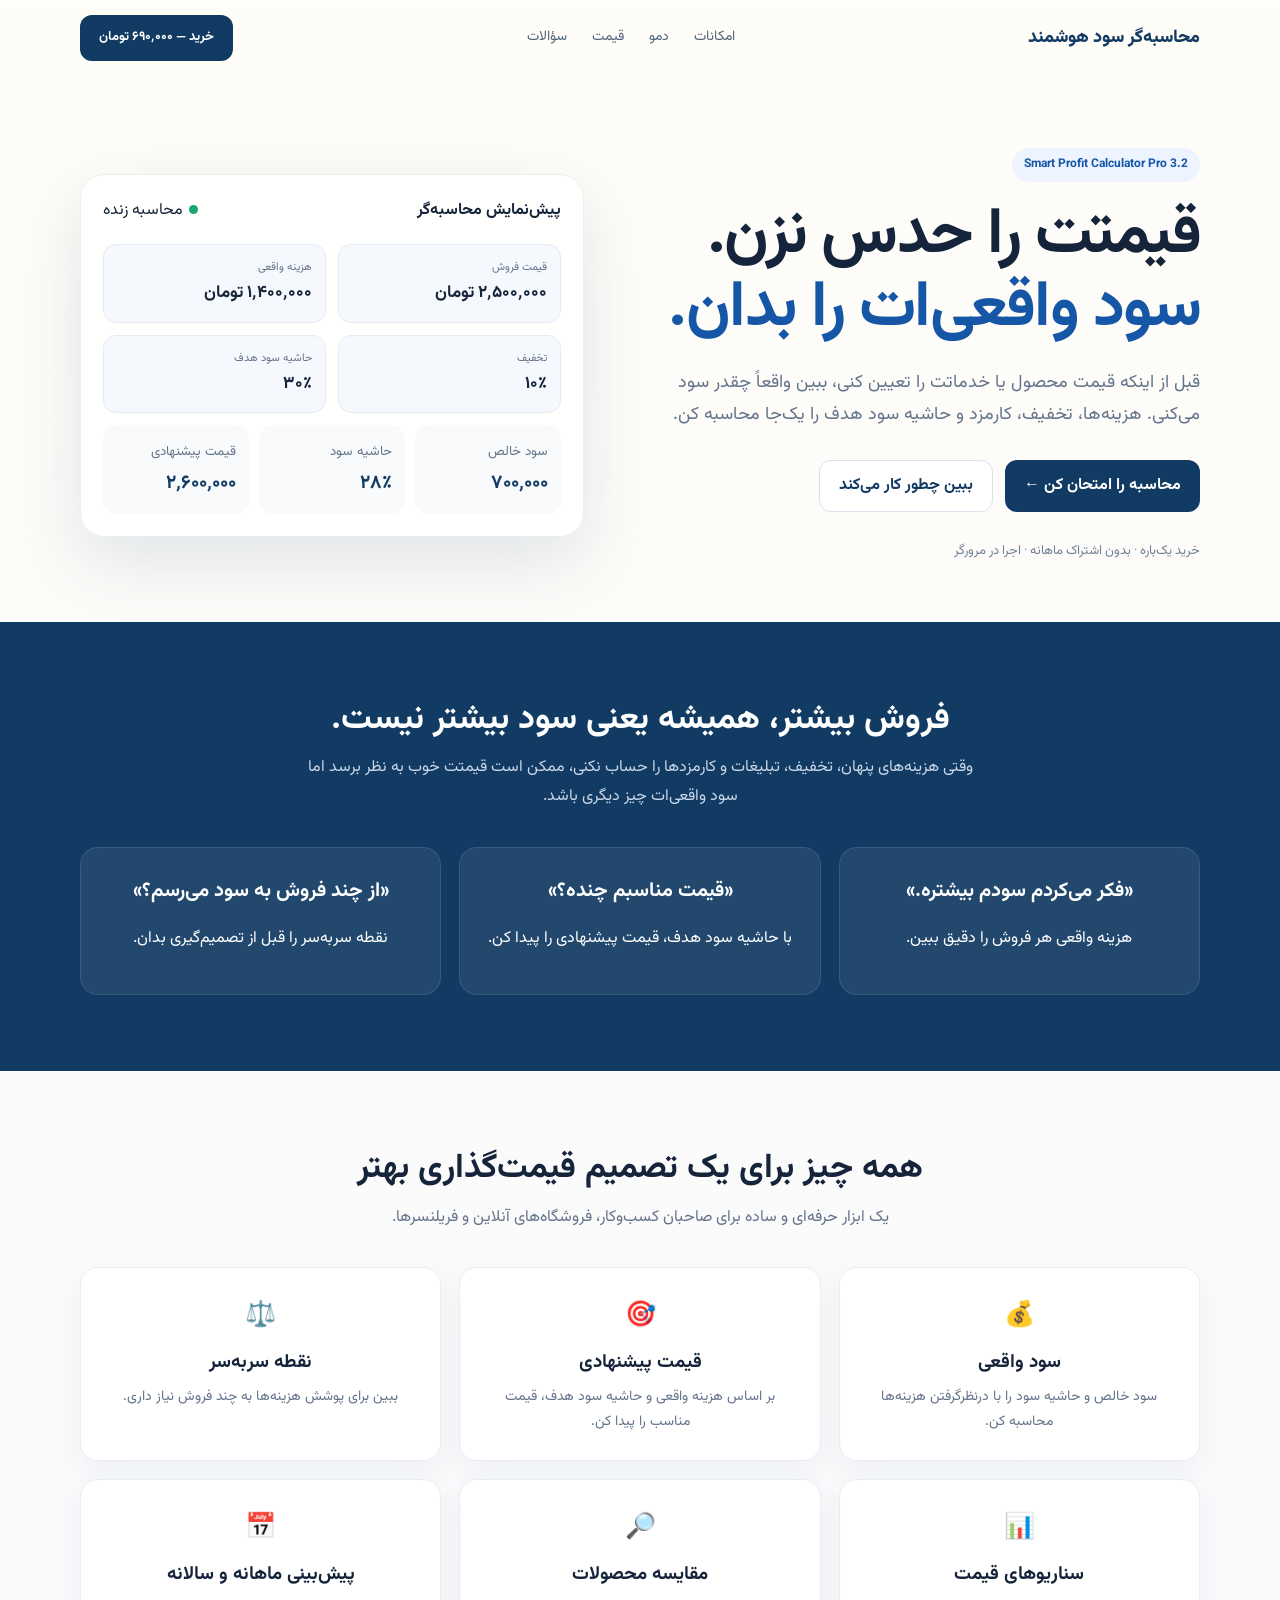
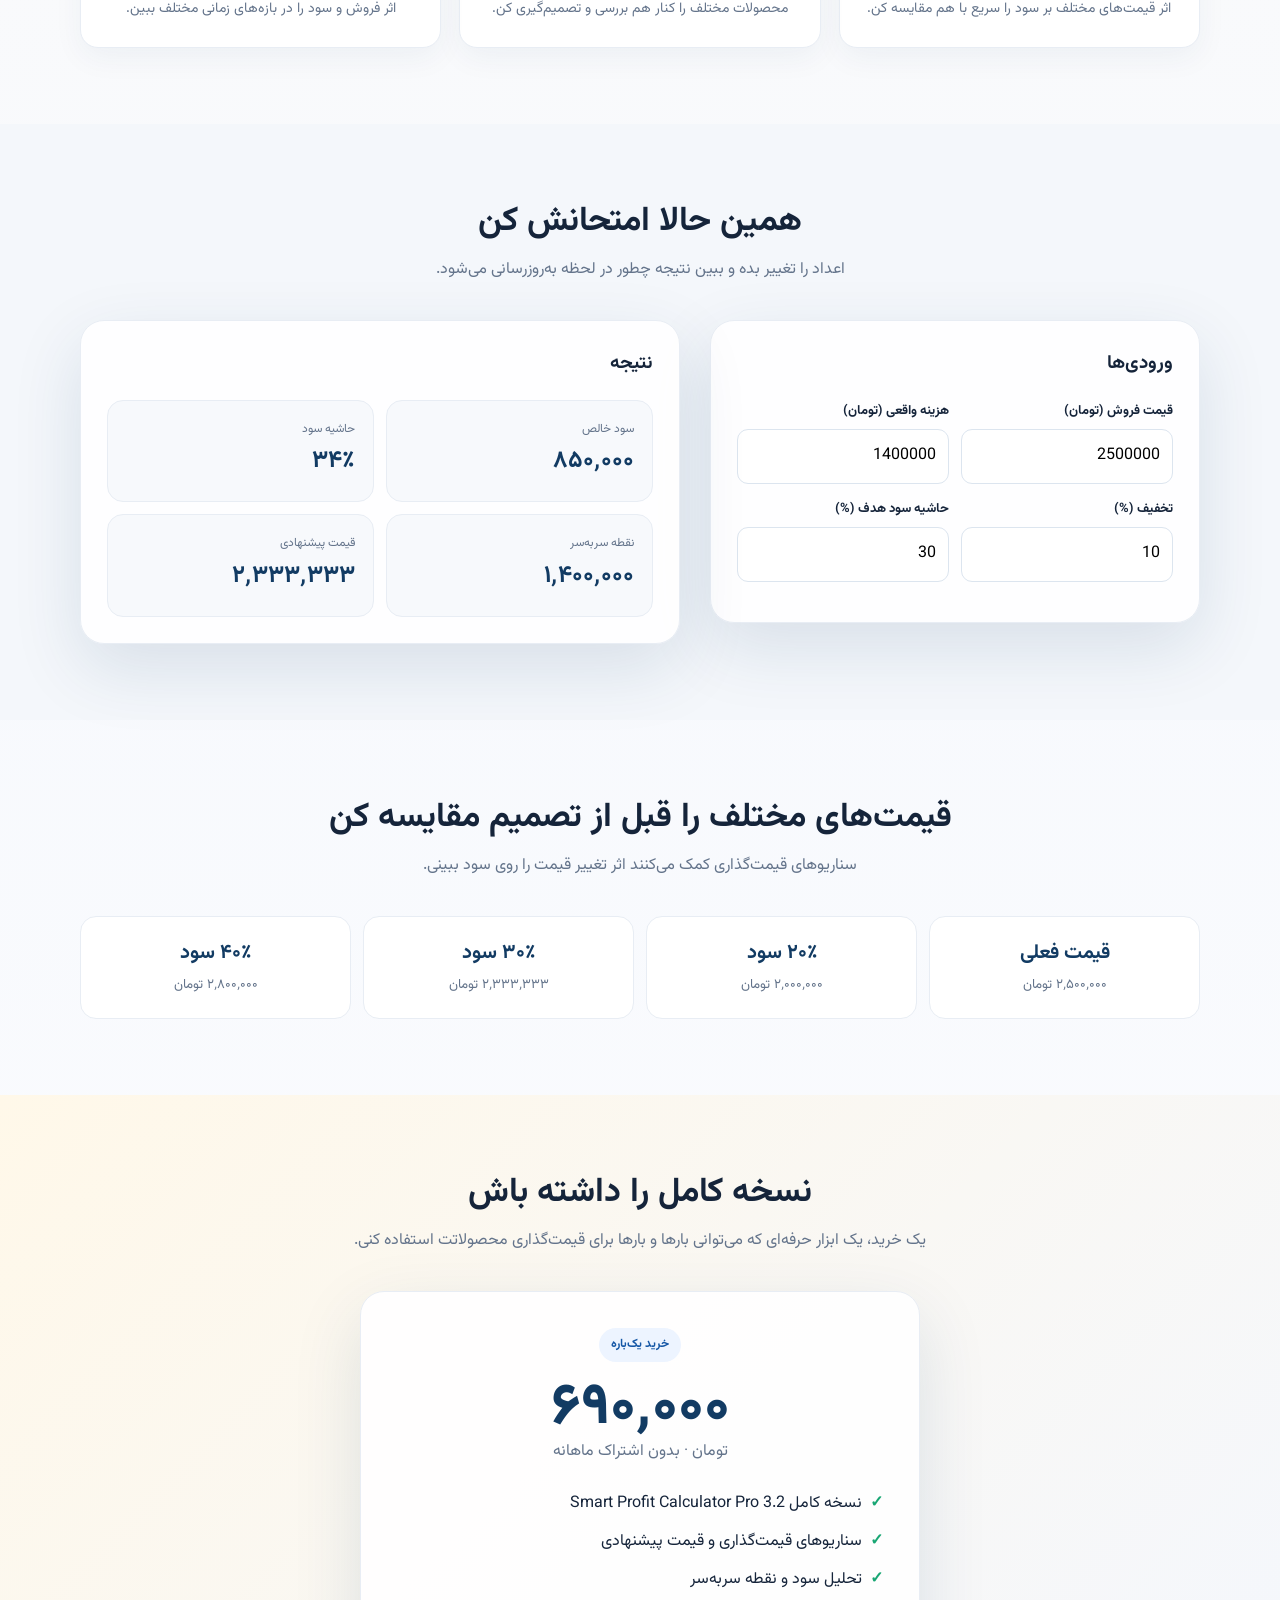
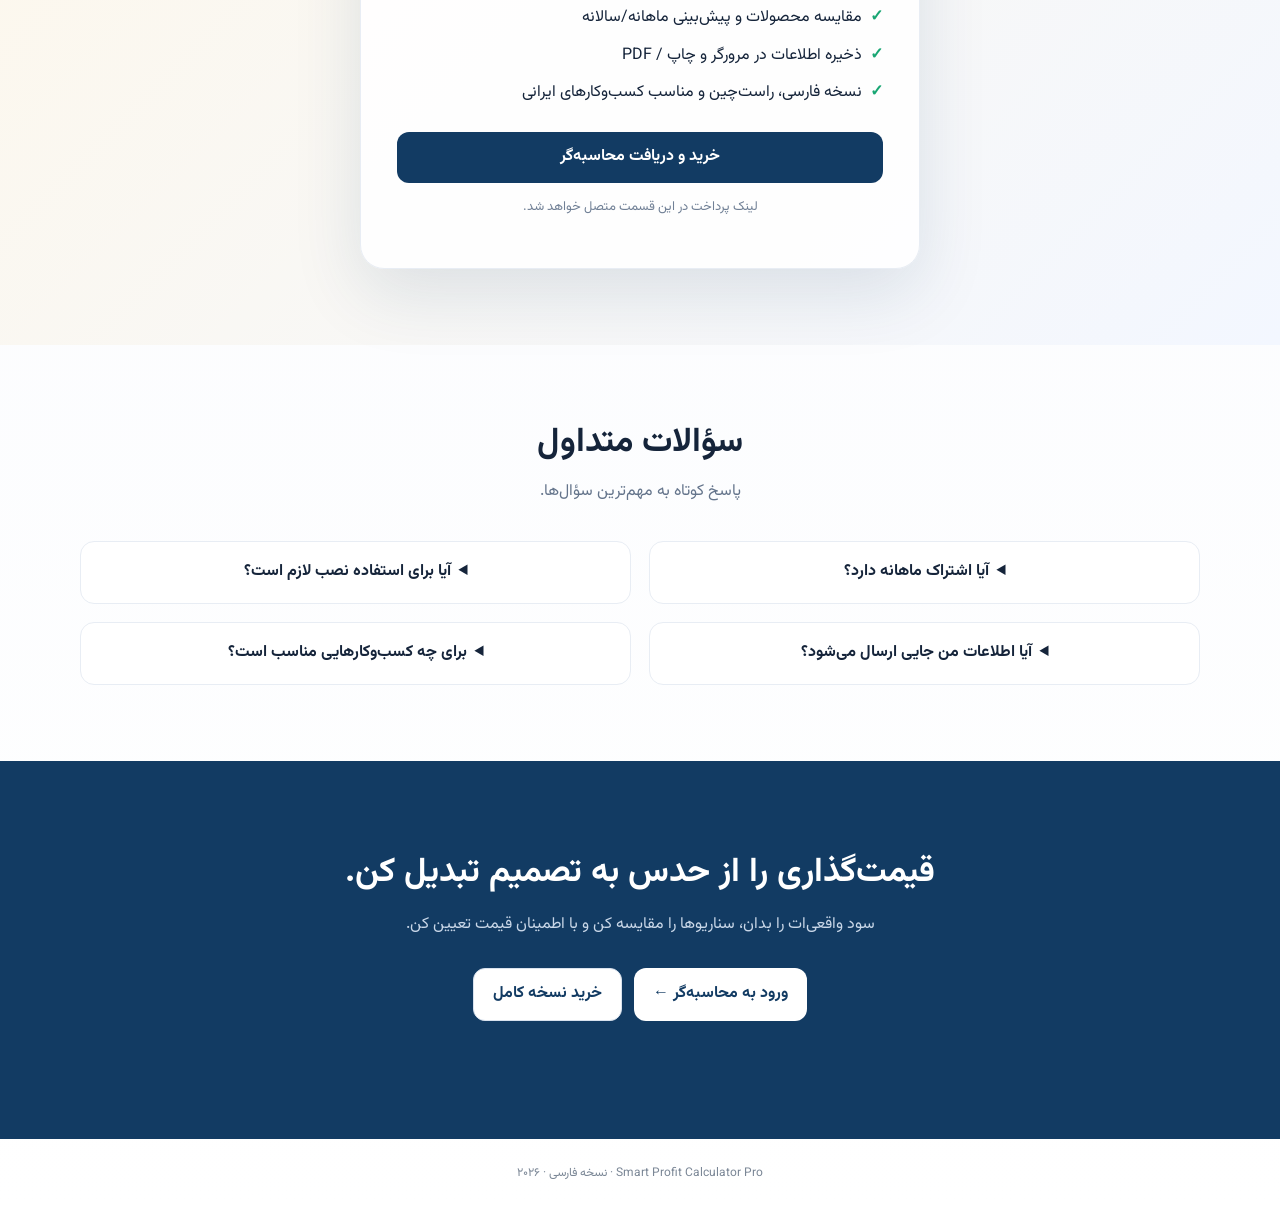
==== landing/index.html @ 2294faa5 "Create index.html" ====
<!doctype html>
<html lang="fa" dir="rtl">
<head>
<meta charset="utf-8">
<meta name="viewport" content="width=device-width,initial-scale=1">
<title>محاسبه‌گر حرفه‌ای سود | هوشمندتر قیمت‌گذاری کن</title>
<meta name="description" content="محاسبه سود واقعی، حاشیه سود، نقطه سربه‌سر و قیمت پیشنهادی با محاسبه‌گر حرفه‌ای سود.">
<link rel="preconnect" href="https://fonts.googleapis.com">
<link rel="preconnect" href="https://fonts.gstatic.com" crossorigin>
<link href="https://fonts.googleapis.com/css2?family=Vazirmatn:wght@400;500;600;700;800&display=swap" rel="stylesheet">
<style>
:root{--navy:#123b63;--blue:#1557a6;--ink:#15243a;--muted:#64748b;--cream:#fffaf1;--white:#fff;--line:#e8edf4;--gold:#d59b32;--soft:#f5f8fc;--green:#18a673}
*{box-sizing:border-box}html{scroll-behavior:smooth}body{margin:0;font-family:Vazirmatn,Arial,sans-serif;color:var(--ink);background:linear-gradient(180deg,#fffdf8 0,#f7f9fd 48%,#fff 100%);line-height:1.8}a{text-decoration:none;color:inherit}.wrap{width:min(1120px,92%);margin:auto}
nav{height:76px;display:flex;align-items:center;justify-content:space-between}.brand{font-weight:800;font-size:18px;color:var(--navy)}.navlinks{display:flex;gap:25px;color:#52657c;font-size:14px}.navcta,.btn{background:var(--navy);color:#fff;padding:11px 19px;border-radius:12px;font-weight:700;display:inline-flex;align-items:center;justify-content:center;border:0;cursor:pointer}.navcta{font-size:13px}.hero{padding:72px 0 58px}.heroGrid{display:grid;grid-template-columns:1.05fr .95fr;gap:58px;align-items:center}.eyebrow{display:inline-block;background:#edf4ff;color:var(--blue);padding:6px 12px;border-radius:999px;font-size:12px;font-weight:700;margin-bottom:18px}.hero h1{font-size:clamp(38px,5vw,66px);line-height:1.15;margin:0 0 20px;letter-spacing:-1.5px}.hero h1 span{color:var(--blue)}.hero p{font-size:18px;color:var(--muted);max-width:600px}.actions{display:flex;gap:12px;flex-wrap:wrap;margin:28px 0}.btn.secondary{background:#fff;color:var(--navy);border:1px solid #d9e2ee}.trust{font-size:13px;color:#718096}.card{background:rgba(255,255,255,.92);border:1px solid var(--line);border-radius:24px;box-shadow:0 24px 70px rgba(18,59,99,.12)}.preview{padding:22px}.previewTop{display:flex;justify-content:space-between;align-items:center;margin-bottom:18px}.dot{width:9px;height:9px;border-radius:50%;background:var(--green);display:inline-block;margin-left:6px}.miniGrid{display:grid;grid-template-columns:1fr 1fr;gap:12px}.field{background:var(--soft);border:1px solid #e5ebf3;padding:13px;border-radius:13px}.field label{font-size:11px;color:var(--muted);display:block}.field strong{font-size:17px}.results{margin-top:12px;display:grid;grid-template-columns:repeat(3,1fr);gap:10px}.result{padding:13px;border-radius:14px;background:#f8fafc}.result b{display:block;font-size:19px;color:var(--navy)}.result small{color:var(--muted)}section{padding:76px 0}.center{text-align:center}.sectionTitle{font-size:34px;line-height:1.3;margin:0 0 12px}.sectionLead{color:var(--muted);max-width:690px;margin:0 auto 35px}.problem{background:var(--navy);color:#fff}.problem .sectionLead{color:#c9d7e8}.problemGrid,.featureGrid,.steps,.audience,.faq{display:grid;grid-template-columns:repeat(3,1fr);gap:18px}.problemBox,.feature,.step,.aud{padding:25px;border-radius:18px;background:rgba(255,255,255,.07);border:1px solid rgba(255,255,255,.1)}.problemBox b{font-size:20px}.features .feature{background:#fff;border:1px solid var(--line);box-shadow:0 10px 30px rgba(18,59,99,.05)}.icon{font-size:25px;margin-bottom:8px}.feature h3,.step h3{margin:5px 0}.feature p,.step p,.aud p{margin:0;color:var(--muted);font-size:14px}.demo{background:#f4f7fb}.demoGrid{display:grid;grid-template-columns:.9fr 1.1fr;gap:30px;align-items:start}.demoForm,.demoResult{padding:26px}.demoForm h3,.demoResult h3{margin-top:0}.inputRow{display:grid;grid-template-columns:1fr 1fr;gap:12px}.input{margin-bottom:14px}.input label{display:block;font-size:13px;font-weight:700;margin-bottom:6px}.input input{width:100%;border:1px solid #dce5ef;border-radius:11px;padding:12px;font:inherit;outline:none;background:#fff}.input input:focus{border-color:var(--blue)}.bigResult{display:grid;grid-template-columns:1fr 1fr;gap:12px}.metric{padding:18px;border-radius:16px;background:#f7f9fc;border:1px solid var(--line)}.metric span{display:block;color:var(--muted);font-size:12px}.metric strong{font-size:24px;color:var(--navy)}.scenarios{display:grid;grid-template-columns:repeat(4,1fr);gap:12px}.scenario{padding:18px;border:1px solid var(--line);border-radius:16px;background:#fff}.scenario b{display:block;color:var(--navy);font-size:20px}.scenario small{color:var(--muted)}.pricing{background:linear-gradient(135deg,#fff8e9,#f3f7ff)}.priceCard{width:min(560px,100%);margin:30px auto 0;padding:36px;text-align:center}.price{font-size:58px;font-weight:800;color:var(--navy);line-height:1}.priceSub{color:var(--muted)}.checklist{text-align:right;display:grid;gap:9px;margin:24px 0}.checklist div:before{content:"✓";color:var(--green);font-weight:800;margin-left:8px}.faq{grid-template-columns:1fr 1fr}.faq details{background:#fff;border:1px solid var(--line);border-radius:14px;padding:16px 18px}.faq summary{font-weight:700;cursor:pointer}.final{padding:90px 0;background:var(--navy);color:#fff;text-align:center}.final p{color:#c9d7e8}.final .btn{background:#fff;color:var(--navy)}footer{padding:24px 0;text-align:center;color:#7b8796;font-size:12px}
@media(max-width:850px){.heroGrid,.demoGrid{grid-template-columns:1fr}.navlinks{display:none}.hero{padding-top:40px}.problemGrid,.featureGrid,.steps,.audience{grid-template-columns:1fr}.scenarios{grid-template-columns:1fr 1fr}.faq{grid-template-columns:1fr}}
@media(max-width:520px){.hero h1{font-size:40px}.results,.bigResult,.inputRow{grid-template-columns:1fr}.scenarios{grid-template-columns:1fr}.price{font-size:48px}section{padding:58px 0}}
</style>
</head>
<body>
<header><div class="wrap"><nav><a class="brand" href="#">محاسبه‌گر سود هوشمند</a><div class="navlinks"><a href="#features">امکانات</a><a href="#demo">دمو</a><a href="#pricing">قیمت</a><a href="#faq">سؤالات</a></div><a class="navcta" href="#pricing">خرید — ۶۹۰٬۰۰۰ تومان</a></nav></div></header>

<main>
<section class="hero"><div class="wrap heroGrid"><div><span class="eyebrow">Smart Profit Calculator Pro 3.2</span><h1>قیمتت را حدس نزن.<br><span>سود واقعی‌ات را بدان.</span></h1><p>قبل از اینکه قیمت محصول یا خدماتت را تعیین کنی، ببین واقعاً چقدر سود می‌کنی. هزینه‌ها، تخفیف، کارمزد و حاشیه سود هدف را یک‌جا محاسبه کن.</p><div class="actions"><a class="btn" href="../index.html">محاسبه را امتحان کن ←</a><a class="btn secondary" href="#demo">ببین چطور کار می‌کند</a></div><div class="trust">خرید یک‌باره · بدون اشتراک ماهانه · اجرا در مرورگر</div></div>
<div class="card preview"><div class="previewTop"><strong>پیش‌نمایش محاسبه‌گر</strong><span><i class="dot"></i>محاسبه زنده</span></div><div class="miniGrid"><div class="field"><label>قیمت فروش</label><strong>۲٬۵۰۰٬۰۰۰ تومان</strong></div><div class="field"><label>هزینه واقعی</label><strong>۱٬۴۰۰٬۰۰۰ تومان</strong></div><div class="field"><label>تخفیف</label><strong>۱۰٪</strong></div><div class="field"><label>حاشیه سود هدف</label><strong>۳۰٪</strong></div></div><div class="results"><div class="result"><small>سود خالص</small><b>۷۰۰٬۰۰۰</b></div><div class="result"><small>حاشیه سود</small><b>۲۸٪</b></div><div class="result"><small>قیمت پیشنهادی</small><b>۲٬۶۰۰٬۰۰۰</b></div></div></div></div></section>

<section class="problem"><div class="wrap center"><h2 class="sectionTitle">فروش بیشتر، همیشه یعنی سود بیشتر نیست.</h2><p class="sectionLead">وقتی هزینه‌های پنهان، تخفیف، تبلیغات و کارمزدها را حساب نکنی، ممکن است قیمتت خوب به نظر برسد اما سود واقعی‌ات چیز دیگری باشد.</p><div class="problemGrid"><div class="problemBox"><b>«فکر می‌کردم سودم بیشتره.»</b><p>هزینه واقعی هر فروش را دقیق ببین.</p></div><div class="problemBox"><b>«قیمت مناسبم چنده؟»</b><p>با حاشیه سود هدف، قیمت پیشنهادی را پیدا کن.</p></div><div class="problemBox"><b>«از چند فروش به سود می‌رسم؟»</b><p>نقطه سربه‌سر را قبل از تصمیم‌گیری بدان.</p></div></div></div></section>

<section id="features" class="features"><div class="wrap center"><h2 class="sectionTitle">همه چیز برای یک تصمیم قیمت‌گذاری بهتر</h2><p class="sectionLead">یک ابزار حرفه‌ای و ساده برای صاحبان کسب‌وکار، فروشگاه‌های آنلاین و فریلنسرها.</p><div class="featureGrid"><div class="feature"><div class="icon">💰</div><h3>سود واقعی</h3><p>سود خالص و حاشیه سود را با درنظرگرفتن هزینه‌ها محاسبه کن.</p></div><div class="feature"><div class="icon">🎯</div><h3>قیمت پیشنهادی</h3><p>بر اساس هزینه واقعی و حاشیه سود هدف، قیمت مناسب را پیدا کن.</p></div><div class="feature"><div class="icon">⚖️</div><h3>نقطه سربه‌سر</h3><p>ببین برای پوشش هزینه‌ها به چند فروش نیاز داری.</p></div><div class="feature"><div class="icon">📊</div><h3>سناریوهای قیمت</h3><p>اثر قیمت‌های مختلف بر سود را سریع با هم مقایسه کن.</p></div><div class="feature"><div class="icon">🔎</div><h3>مقایسه محصولات</h3><p>محصولات مختلف را کنار هم بررسی و تصمیم‌گیری کن.</p></div><div class="feature"><div class="icon">📅</div><h3>پیش‌بینی ماهانه و سالانه</h3><p>اثر فروش و سود را در بازه‌های زمانی مختلف ببین.</p></div></div></div></section>

<section id="demo" class="demo"><div class="wrap"><div class="center"><h2 class="sectionTitle">همین حالا امتحانش کن</h2><p class="sectionLead">اعداد را تغییر بده و ببین نتیجه چطور در لحظه به‌روزرسانی می‌شود.</p></div><div class="demoGrid"><div class="card demoForm"><h3>ورودی‌ها</h3><div class="inputRow"><div class="input"><label>قیمت فروش (تومان)</label><input id="dPrice" type="number" value="2500000"></div><div class="input"><label>هزینه واقعی (تومان)</label><input id="dCost" type="number" value="1400000"></div></div><div class="inputRow"><div class="input"><label>تخفیف (%)</label><input id="dDiscount" type="number" value="10" min="0" max="100"></div><div class="input"><label>حاشیه سود هدف (%)</label><input id="dMargin" type="number" value="30" min="0" max="99"></div></div></div><div class="card demoResult"><h3>نتیجه</h3><div class="bigResult"><div class="metric"><span>سود خالص</span><strong id="rProfit">۰</strong></div><div class="metric"><span>حاشیه سود</span><strong id="rMargin">۰٪</strong></div><div class="metric"><span>نقطه سربه‌سر</span><strong id="rBreak">۰</strong></div><div class="metric"><span>قیمت پیشنهادی</span><strong id="rPrice">۰</strong></div></div></div></div></div></section>

<section><div class="wrap center"><h2 class="sectionTitle">قیمت‌های مختلف را قبل از تصمیم مقایسه کن</h2><p class="sectionLead">سناریوهای قیمت‌گذاری کمک می‌کنند اثر تغییر قیمت را روی سود ببینی.</p><div class="scenarios"><div class="scenario"><b>قیمت فعلی</b><small id="s0">—</small></div><div class="scenario"><b>۲۰٪ سود</b><small id="s20">—</small></div><div class="scenario"><b>۳۰٪ سود</b><small id="s30">—</small></div><div class="scenario"><b>۴۰٪ سود</b><small id="s40">—</small></div></div></div></section>

<section class="pricing" id="pricing"><div class="wrap center"><h2 class="sectionTitle">نسخه کامل را داشته باش</h2><p class="sectionLead">یک خرید، یک ابزار حرفه‌ای که می‌توانی بارها و بارها برای قیمت‌گذاری محصولاتت استفاده کنی.</p><div class="card priceCard"><div class="eyebrow">خرید یک‌باره</div><div class="price">۶۹۰٬۰۰۰</div><div class="priceSub">تومان · بدون اشتراک ماهانه</div><div class="checklist"><div>نسخه کامل Smart Profit Calculator Pro 3.2</div><div>سناریوهای قیمت‌گذاری و قیمت پیشنهادی</div><div>تحلیل سود و نقطه سربه‌سر</div><div>مقایسه محصولات و پیش‌بینی ماهانه/سالانه</div><div>ذخیره اطلاعات در مرورگر و چاپ / PDF</div><div>نسخه فارسی، راست‌چین و مناسب کسب‌وکارهای ایرانی</div></div><a class="btn" style="width:100%" href="#purchase">خرید و دریافت محاسبه‌گر</a><p id="purchase" class="trust">لینک پرداخت در این قسمت متصل خواهد شد.</p></div></div></section>

<section id="faq"><div class="wrap center"><h2 class="sectionTitle">سؤالات متداول</h2><p class="sectionLead">پاسخ کوتاه به مهم‌ترین سؤال‌ها.</p><div class="faq"><details><summary>آیا اشتراک ماهانه دارد؟</summary><p>خیر. این محصول خرید یک‌باره است.</p></details><details><summary>آیا برای استفاده نصب لازم است؟</summary><p>خیر. محاسبه‌گر در مرورگر اجرا می‌شود.</p></details><details><summary>آیا اطلاعات من جایی ارسال می‌شود؟</summary><p>قابلیت ذخیره‌سازی محلی پروژه برای نگهداری اطلاعات در مرورگر طراحی شده است.</p></details><details><summary>برای چه کسب‌وکارهایی مناسب است؟</summary><p>برای فروشگاه‌ها، کسب‌وکارهای خدماتی، فروش آنلاین و فریلنسرها قابل استفاده است.</p></details></div></div></section>

<section class="final"><div class="wrap"><h2 class="sectionTitle">قیمت‌گذاری را از حدس به تصمیم تبدیل کن.</h2><p>سود واقعی‌ات را بدان، سناریوها را مقایسه کن و با اطمینان قیمت تعیین کن.</p><div class="actions" style="justify-content:center"><a class="btn" href="../index.html">ورود به محاسبه‌گر ←</a><a class="btn secondary" href="#pricing">خرید نسخه کامل</a></div></div></section>
</main>
<footer>Smart Profit Calculator Pro · نسخه فارسی · ۲۰۲۶</footer>
<script>
const fa=n=>Math.round(n||0).toLocaleString('fa-IR');
function demo(){
 const p=+document.querySelector('#dPrice').value||0,c=+document.querySelector('#dCost').value||0,d=(+document.querySelector('#dDiscount').value||0)/100,m=(+document.querySelector('#dMargin').value||0)/100;
 const net=p*(1-d)-c, margin=p?net/p*100:0, recommended=(c/(1-d-m))||0;
 document.querySelector('#rProfit').textContent=fa(net);
 document.querySelector('#rMargin').textContent=fa(margin)+'٪';
 document.querySelector('#rBreak').textContent=fa(c);
 document.querySelector('#rPrice').textContent=fa(recommended);
 document.querySelector('#s0').textContent=fa(p)+' تومان';
 [20,30,40].forEach(x=>{let r=c/(1-d-x/100);document.querySelector('#s'+x).textContent=fa(r)+' تومان';});
}
document.querySelectorAll('#demo input').forEach(x=>x.addEventListener('input',demo));demo();
</script>
</body></html>
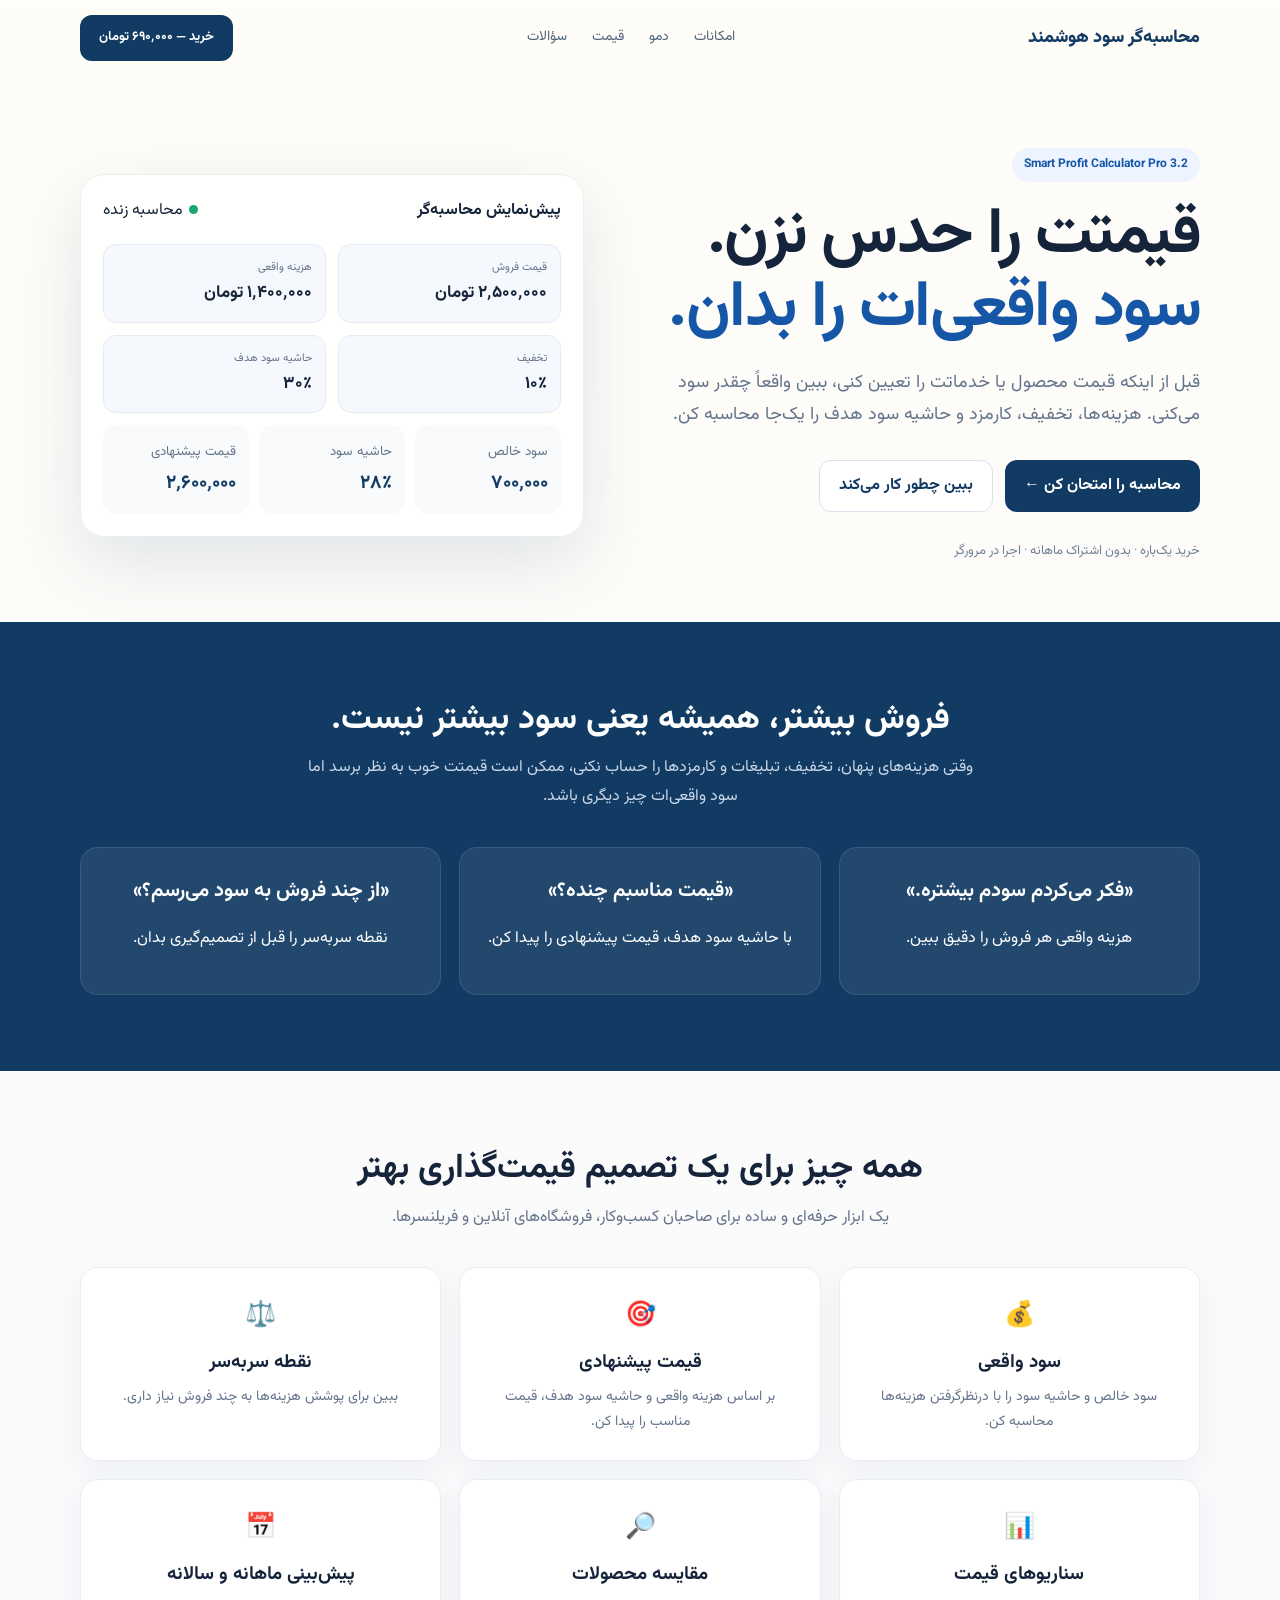
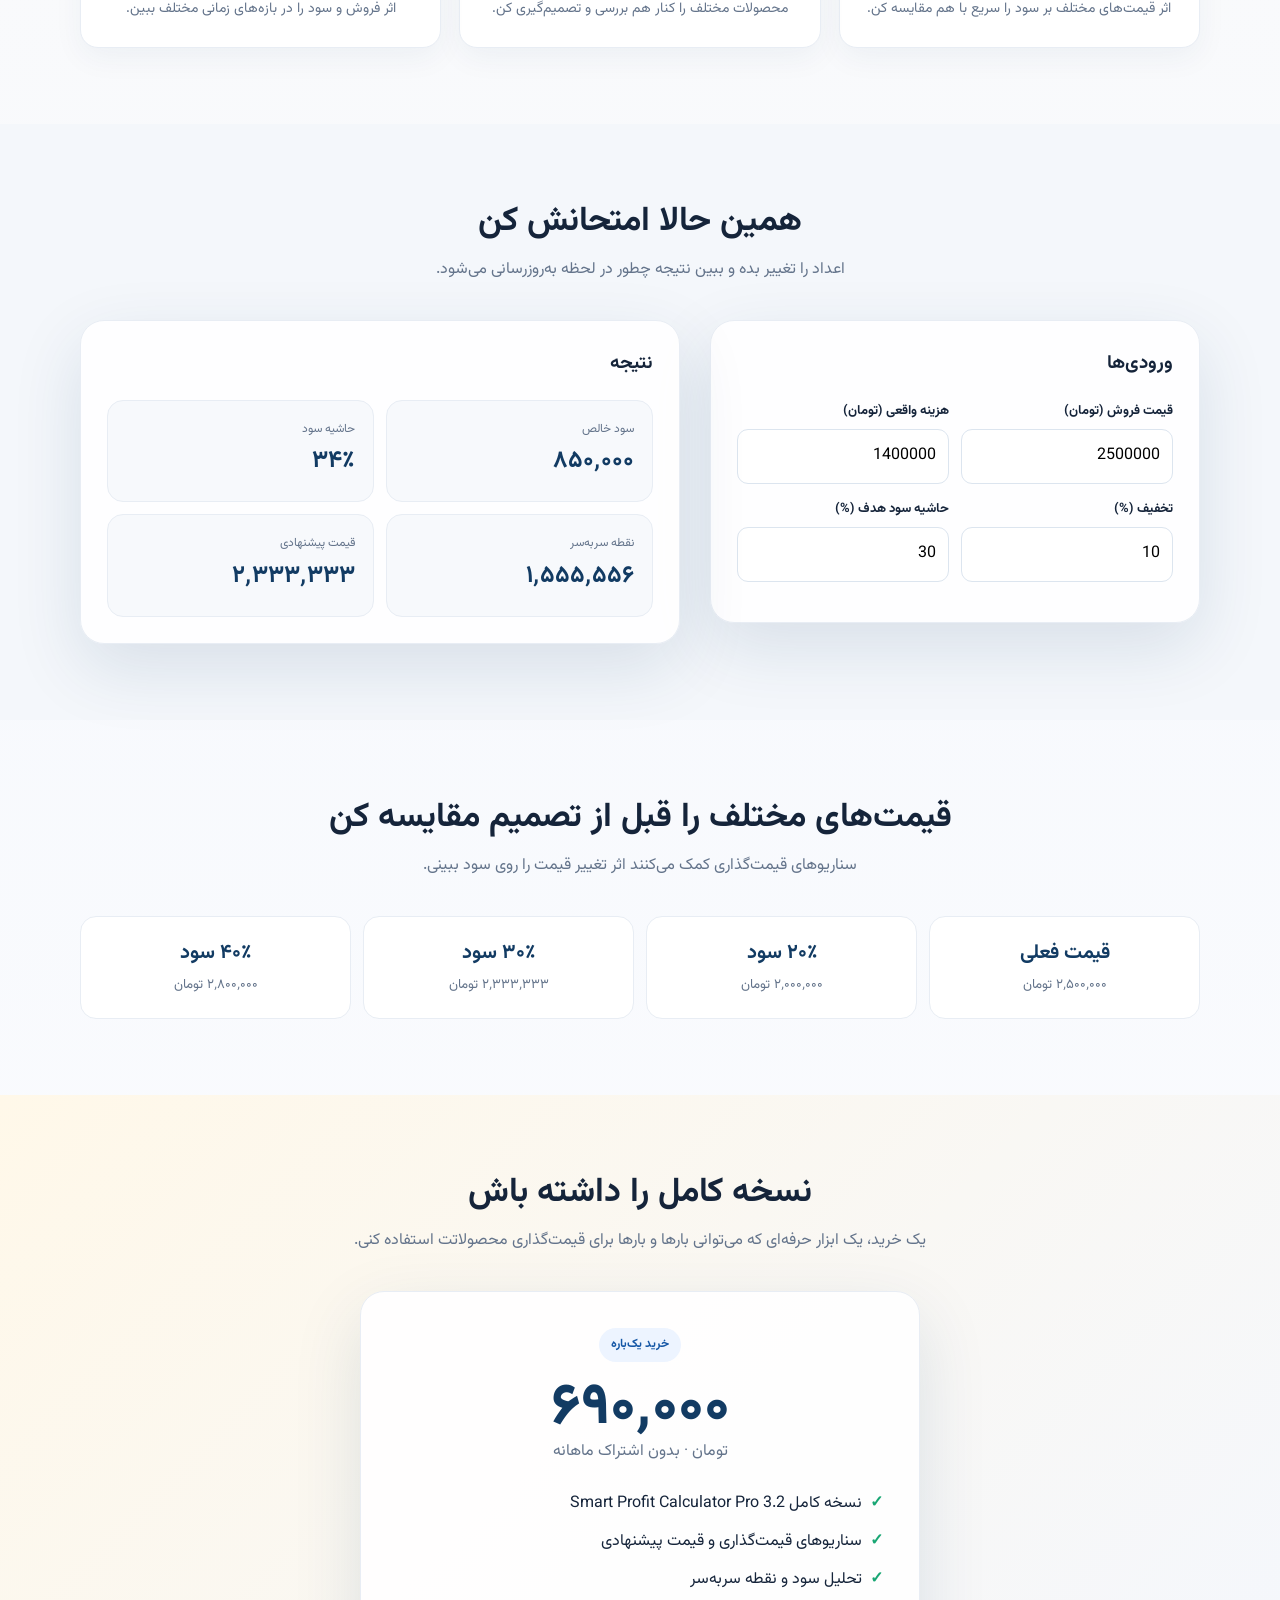
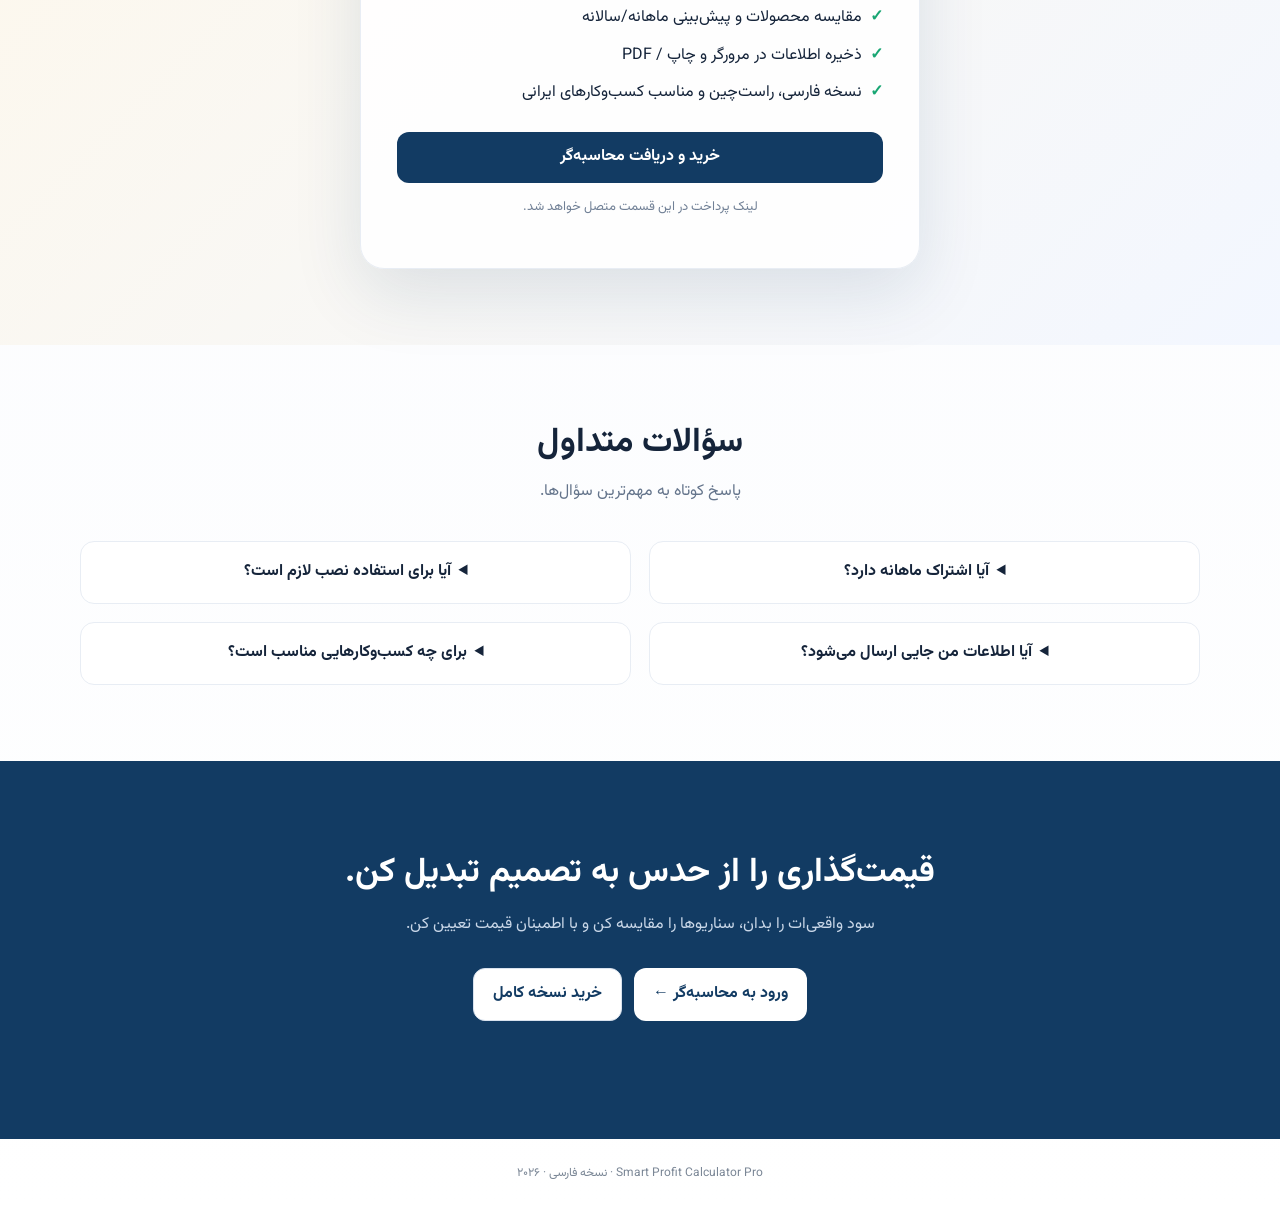
==== commit 837397aa: "Update index.html" ====
--- a/landing/index.html
+++ b/landing/index.html
@@ -8,48 +8,959 @@
 <link rel="preconnect" href="https://fonts.googleapis.com">
 <link rel="preconnect" href="https://fonts.gstatic.com" crossorigin>
 <link href="https://fonts.googleapis.com/css2?family=Vazirmatn:wght@400;500;600;700;800&display=swap" rel="stylesheet">
+
 <style>
-:root{--navy:#123b63;--blue:#1557a6;--ink:#15243a;--muted:#64748b;--cream:#fffaf1;--white:#fff;--line:#e8edf4;--gold:#d59b32;--soft:#f5f8fc;--green:#18a673}
-*{box-sizing:border-box}html{scroll-behavior:smooth}body{margin:0;font-family:Vazirmatn,Arial,sans-serif;color:var(--ink);background:linear-gradient(180deg,#fffdf8 0,#f7f9fd 48%,#fff 100%);line-height:1.8}a{text-decoration:none;color:inherit}.wrap{width:min(1120px,92%);margin:auto}
-nav{height:76px;display:flex;align-items:center;justify-content:space-between}.brand{font-weight:800;font-size:18px;color:var(--navy)}.navlinks{display:flex;gap:25px;color:#52657c;font-size:14px}.navcta,.btn{background:var(--navy);color:#fff;padding:11px 19px;border-radius:12px;font-weight:700;display:inline-flex;align-items:center;justify-content:center;border:0;cursor:pointer}.navcta{font-size:13px}.hero{padding:72px 0 58px}.heroGrid{display:grid;grid-template-columns:1.05fr .95fr;gap:58px;align-items:center}.eyebrow{display:inline-block;background:#edf4ff;color:var(--blue);padding:6px 12px;border-radius:999px;font-size:12px;font-weight:700;margin-bottom:18px}.hero h1{font-size:clamp(38px,5vw,66px);line-height:1.15;margin:0 0 20px;letter-spacing:-1.5px}.hero h1 span{color:var(--blue)}.hero p{font-size:18px;color:var(--muted);max-width:600px}.actions{display:flex;gap:12px;flex-wrap:wrap;margin:28px 0}.btn.secondary{background:#fff;color:var(--navy);border:1px solid #d9e2ee}.trust{font-size:13px;color:#718096}.card{background:rgba(255,255,255,.92);border:1px solid var(--line);border-radius:24px;box-shadow:0 24px 70px rgba(18,59,99,.12)}.preview{padding:22px}.previewTop{display:flex;justify-content:space-between;align-items:center;margin-bottom:18px}.dot{width:9px;height:9px;border-radius:50%;background:var(--green);display:inline-block;margin-left:6px}.miniGrid{display:grid;grid-template-columns:1fr 1fr;gap:12px}.field{background:var(--soft);border:1px solid #e5ebf3;padding:13px;border-radius:13px}.field label{font-size:11px;color:var(--muted);display:block}.field strong{font-size:17px}.results{margin-top:12px;display:grid;grid-template-columns:repeat(3,1fr);gap:10px}.result{padding:13px;border-radius:14px;background:#f8fafc}.result b{display:block;font-size:19px;color:var(--navy)}.result small{color:var(--muted)}section{padding:76px 0}.center{text-align:center}.sectionTitle{font-size:34px;line-height:1.3;margin:0 0 12px}.sectionLead{color:var(--muted);max-width:690px;margin:0 auto 35px}.problem{background:var(--navy);color:#fff}.problem .sectionLead{color:#c9d7e8}.problemGrid,.featureGrid,.steps,.audience,.faq{display:grid;grid-template-columns:repeat(3,1fr);gap:18px}.problemBox,.feature,.step,.aud{padding:25px;border-radius:18px;background:rgba(255,255,255,.07);border:1px solid rgba(255,255,255,.1)}.problemBox b{font-size:20px}.features .feature{background:#fff;border:1px solid var(--line);box-shadow:0 10px 30px rgba(18,59,99,.05)}.icon{font-size:25px;margin-bottom:8px}.feature h3,.step h3{margin:5px 0}.feature p,.step p,.aud p{margin:0;color:var(--muted);font-size:14px}.demo{background:#f4f7fb}.demoGrid{display:grid;grid-template-columns:.9fr 1.1fr;gap:30px;align-items:start}.demoForm,.demoResult{padding:26px}.demoForm h3,.demoResult h3{margin-top:0}.inputRow{display:grid;grid-template-columns:1fr 1fr;gap:12px}.input{margin-bottom:14px}.input label{display:block;font-size:13px;font-weight:700;margin-bottom:6px}.input input{width:100%;border:1px solid #dce5ef;border-radius:11px;padding:12px;font:inherit;outline:none;background:#fff}.input input:focus{border-color:var(--blue)}.bigResult{display:grid;grid-template-columns:1fr 1fr;gap:12px}.metric{padding:18px;border-radius:16px;background:#f7f9fc;border:1px solid var(--line)}.metric span{display:block;color:var(--muted);font-size:12px}.metric strong{font-size:24px;color:var(--navy)}.scenarios{display:grid;grid-template-columns:repeat(4,1fr);gap:12px}.scenario{padding:18px;border:1px solid var(--line);border-radius:16px;background:#fff}.scenario b{display:block;color:var(--navy);font-size:20px}.scenario small{color:var(--muted)}.pricing{background:linear-gradient(135deg,#fff8e9,#f3f7ff)}.priceCard{width:min(560px,100%);margin:30px auto 0;padding:36px;text-align:center}.price{font-size:58px;font-weight:800;color:var(--navy);line-height:1}.priceSub{color:var(--muted)}.checklist{text-align:right;display:grid;gap:9px;margin:24px 0}.checklist div:before{content:"✓";color:var(--green);font-weight:800;margin-left:8px}.faq{grid-template-columns:1fr 1fr}.faq details{background:#fff;border:1px solid var(--line);border-radius:14px;padding:16px 18px}.faq summary{font-weight:700;cursor:pointer}.final{padding:90px 0;background:var(--navy);color:#fff;text-align:center}.final p{color:#c9d7e8}.final .btn{background:#fff;color:var(--navy)}footer{padding:24px 0;text-align:center;color:#7b8796;font-size:12px}
-@media(max-width:850px){.heroGrid,.demoGrid{grid-template-columns:1fr}.navlinks{display:none}.hero{padding-top:40px}.problemGrid,.featureGrid,.steps,.audience{grid-template-columns:1fr}.scenarios{grid-template-columns:1fr 1fr}.faq{grid-template-columns:1fr}}
-@media(max-width:520px){.hero h1{font-size:40px}.results,.bigResult,.inputRow{grid-template-columns:1fr}.scenarios{grid-template-columns:1fr}.price{font-size:48px}section{padding:58px 0}}
+:root{
+  --navy:#123b63;
+  --blue:#1557a6;
+  --ink:#15243a;
+  --muted:#64748b;
+  --cream:#fffaf1;
+  --white:#fff;
+  --line:#e8edf4;
+  --gold:#d59b32;
+  --soft:#f5f8fc;
+  --green:#18a673;
+}
+
+*{box-sizing:border-box}
+
+html{scroll-behavior:smooth}
+
+body{
+  margin:0;
+  font-family:Vazirmatn,Arial,sans-serif;
+  color:var(--ink);
+  background:linear-gradient(180deg,#fffdf8 0,#f7f9fd 48%,#fff 100%);
+  line-height:1.8;
+}
+
+a{
+  text-decoration:none;
+  color:inherit;
+}
+
+.wrap{
+  width:min(1120px,92%);
+  margin:auto;
+}
+
+nav{
+  height:76px;
+  display:flex;
+  align-items:center;
+  justify-content:space-between;
+}
+
+.brand{
+  font-weight:800;
+  font-size:18px;
+  color:var(--navy);
+}
+
+.navlinks{
+  display:flex;
+  gap:25px;
+  color:#52657c;
+  font-size:14px;
+}
+
+.navcta,.btn{
+  background:var(--navy);
+  color:#fff;
+  padding:11px 19px;
+  border-radius:12px;
+  font-weight:700;
+  display:inline-flex;
+  align-items:center;
+  justify-content:center;
+  border:0;
+  cursor:pointer;
+}
+
+.navcta{font-size:13px}
+
+.hero{
+  padding:72px 0 58px;
+}
+
+.heroGrid{
+  display:grid;
+  grid-template-columns:1.05fr .95fr;
+  gap:58px;
+  align-items:center;
+}
+
+.eyebrow{
+  display:inline-block;
+  background:#edf4ff;
+  color:var(--blue);
+  padding:6px 12px;
+  border-radius:999px;
+  font-size:12px;
+  font-weight:700;
+  margin-bottom:18px;
+}
+
+.hero h1{
+  font-size:clamp(38px,5vw,66px);
+  line-height:1.15;
+  margin:0 0 20px;
+  letter-spacing:-1.5px;
+}
+
+.hero h1 span{color:var(--blue)}
+
+.hero p{
+  font-size:18px;
+  color:var(--muted);
+  max-width:600px;
+}
+
+.actions{
+  display:flex;
+  gap:12px;
+  flex-wrap:wrap;
+  margin:28px 0;
+}
+
+.btn.secondary{
+  background:#fff;
+  color:var(--navy);
+  border:1px solid #d9e2ee;
+}
+
+.trust{
+  font-size:13px;
+  color:#718096;
+}
+
+.card{
+  background:rgba(255,255,255,.92);
+  border:1px solid var(--line);
+  border-radius:24px;
+  box-shadow:0 24px 70px rgba(18,59,99,.12);
+}
+
+.preview{padding:22px}
+
+.previewTop{
+  display:flex;
+  justify-content:space-between;
+  align-items:center;
+  margin-bottom:18px;
+}
+
+.dot{
+  width:9px;
+  height:9px;
+  border-radius:50%;
+  background:var(--green);
+  display:inline-block;
+  margin-left:6px;
+}
+
+.miniGrid{
+  display:grid;
+  grid-template-columns:1fr 1fr;
+  gap:12px;
+}
+
+.field{
+  background:var(--soft);
+  border:1px solid #e5ebf3;
+  padding:13px;
+  border-radius:13px;
+}
+
+.field label{
+  font-size:11px;
+  color:var(--muted);
+  display:block;
+}
+
+.field strong{font-size:17px}
+
+.results{
+  margin-top:12px;
+  display:grid;
+  grid-template-columns:repeat(3,1fr);
+  gap:10px;
+}
+
+.result{
+  padding:13px;
+  border-radius:14px;
+  background:#f8fafc;
+}
+
+.result b{
+  display:block;
+  font-size:19px;
+  color:var(--navy);
+}
+
+.result small{color:var(--muted)}
+
+section{padding:76px 0}
+
+.center{text-align:center}
+
+.sectionTitle{
+  font-size:34px;
+  line-height:1.3;
+  margin:0 0 12px;
+}
+
+.sectionLead{
+  color:var(--muted);
+  max-width:690px;
+  margin:0 auto 35px;
+}
+
+.problem{
+  background:var(--navy);
+  color:#fff;
+}
+
+.problem .sectionLead{
+  color:#c9d7e8;
+}
+
+.problemGrid,
+.featureGrid,
+.steps,
+.audience,
+.faq{
+  display:grid;
+  grid-template-columns:repeat(3,1fr);
+  gap:18px;
+}
+
+.problemBox,
+.feature,
+.step,
+.aud{
+  padding:25px;
+  border-radius:18px;
+  background:rgba(255,255,255,.07);
+  border:1px solid rgba(255,255,255,.1);
+}
+
+.problemBox b{font-size:20px}
+
+.features .feature{
+  background:#fff;
+  border:1px solid var(--line);
+  box-shadow:0 10px 30px rgba(18,59,99,.05);
+}
+
+.icon{
+  font-size:25px;
+  margin-bottom:8px;
+}
+
+.feature h3,
+.step h3{
+  margin:5px 0;
+}
+
+.feature p,
+.step p,
+.aud p{
+  margin:0;
+  color:var(--muted);
+  font-size:14px;
+}
+
+.demo{
+  background:#f4f7fb;
+}
+
+.demoGrid{
+  display:grid;
+  grid-template-columns:.9fr 1.1fr;
+  gap:30px;
+  align-items:start;
+}
+
+.demoForm,
+.demoResult{
+  padding:26px;
+}
+
+.demoForm h3,
+.demoResult h3{
+  margin-top:0;
+}
+
+.inputRow{
+  display:grid;
+  grid-template-columns:1fr 1fr;
+  gap:12px;
+}
+
+.input{
+  margin-bottom:14px;
+}
+
+.input label{
+  display:block;
+  font-size:13px;
+  font-weight:700;
+  margin-bottom:6px;
+}
+
+.input input{
+  width:100%;
+  border:1px solid #dce5ef;
+  border-radius:11px;
+  padding:12px;
+  font:inherit;
+  outline:none;
+  background:#fff;
+}
+
+.input input:focus{
+  border-color:var(--blue);
+}
+
+.bigResult{
+  display:grid;
+  grid-template-columns:1fr 1fr;
+  gap:12px;
+}
+
+.metric{
+  padding:18px;
+  border-radius:16px;
+  background:#f7f9fc;
+  border:1px solid var(--line);
+}
+
+.metric span{
+  display:block;
+  color:var(--muted);
+  font-size:12px;
+}
+
+.metric strong{
+  font-size:24px;
+  color:var(--navy);
+}
+
+.scenarios{
+  display:grid;
+  grid-template-columns:repeat(4,1fr);
+  gap:12px;
+}
+
+.scenario{
+  padding:18px;
+  border:1px solid var(--line);
+  border-radius:16px;
+  background:#fff;
+}
+
+.scenario b{
+  display:block;
+  color:var(--navy);
+  font-size:20px;
+}
+
+.scenario small{color:var(--muted)}
+
+.pricing{
+  background:linear-gradient(135deg,#fff8e9,#f3f7ff);
+}
+
+.priceCard{
+  width:min(560px,100%);
+  margin:30px auto 0;
+  padding:36px;
+  text-align:center;
+}
+
+.price{
+  font-size:58px;
+  font-weight:800;
+  color:var(--navy);
+  line-height:1;
+}
+
+.priceSub{color:var(--muted)}
+
+.checklist{
+  text-align:right;
+  display:grid;
+  gap:9px;
+  margin:24px 0;
+}
+
+.checklist div:before{
+  content:"✓";
+  color:var(--green);
+  font-weight:800;
+  margin-left:8px;
+}
+
+.faq{
+  grid-template-columns:1fr 1fr;
+}
+
+.faq details{
+  background:#fff;
+  border:1px solid var(--line);
+  border-radius:14px;
+  padding:16px 18px;
+}
+
+.faq summary{
+  font-weight:700;
+  cursor:pointer;
+}
+
+.final{
+  padding:90px 0;
+  background:var(--navy);
+  color:#fff;
+  text-align:center;
+}
+
+.final p{color:#c9d7e8}
+
+.final .btn{
+  background:#fff;
+  color:var(--navy);
+}
+
+footer{
+  padding:24px 0;
+  text-align:center;
+  color:#7b8796;
+  font-size:12px;
+}
+
+@media(max-width:850px){
+  .heroGrid,
+  .demoGrid{
+    grid-template-columns:1fr;
+  }
+
+  .navlinks{display:none}
+
+  .hero{
+    padding-top:40px;
+  }
+
+  .problemGrid,
+  .featureGrid,
+  .steps,
+  .audience{
+    grid-template-columns:1fr;
+  }
+
+  .scenarios{
+    grid-template-columns:1fr 1fr;
+  }
+
+  .faq{
+    grid-template-columns:1fr;
+  }
+}
+
+@media(max-width:520px){
+  .hero h1{font-size:40px}
+
+  .results,
+  .bigResult,
+  .inputRow{
+    grid-template-columns:1fr;
+  }
+
+  .scenarios{
+    grid-template-columns:1fr;
+  }
+
+  .price{
+    font-size:48px;
+  }
+
+  section{
+    padding:58px 0;
+  }
+}
 </style>
 </head>
+
 <body>
-<header><div class="wrap"><nav><a class="brand" href="#">محاسبه‌گر سود هوشمند</a><div class="navlinks"><a href="#features">امکانات</a><a href="#demo">دمو</a><a href="#pricing">قیمت</a><a href="#faq">سؤالات</a></div><a class="navcta" href="#pricing">خرید — ۶۹۰٬۰۰۰ تومان</a></nav></div></header>
+
+<header>
+<div class="wrap">
+<nav>
+<a class="brand" href="#">محاسبه‌گر سود هوشمند</a>
+
+<div class="navlinks">
+<a href="#features">امکانات</a>
+<a href="#demo">دمو</a>
+<a href="#pricing">قیمت</a>
+<a href="#faq">سؤالات</a>
+</div>
+
+<a class="navcta" href="#pricing">خرید — ۶۹۰٬۰۰۰ تومان</a>
+</nav>
+</div>
+</header>
 
 <main>
-<section class="hero"><div class="wrap heroGrid"><div><span class="eyebrow">Smart Profit Calculator Pro 3.2</span><h1>قیمتت را حدس نزن.<br><span>سود واقعی‌ات را بدان.</span></h1><p>قبل از اینکه قیمت محصول یا خدماتت را تعیین کنی، ببین واقعاً چقدر سود می‌کنی. هزینه‌ها، تخفیف، کارمزد و حاشیه سود هدف را یک‌جا محاسبه کن.</p><div class="actions"><a class="btn" href="../index.html">محاسبه را امتحان کن ←</a><a class="btn secondary" href="#demo">ببین چطور کار می‌کند</a></div><div class="trust">خرید یک‌باره · بدون اشتراک ماهانه · اجرا در مرورگر</div></div>
-<div class="card preview"><div class="previewTop"><strong>پیش‌نمایش محاسبه‌گر</strong><span><i class="dot"></i>محاسبه زنده</span></div><div class="miniGrid"><div class="field"><label>قیمت فروش</label><strong>۲٬۵۰۰٬۰۰۰ تومان</strong></div><div class="field"><label>هزینه واقعی</label><strong>۱٬۴۰۰٬۰۰۰ تومان</strong></div><div class="field"><label>تخفیف</label><strong>۱۰٪</strong></div><div class="field"><label>حاشیه سود هدف</label><strong>۳۰٪</strong></div></div><div class="results"><div class="result"><small>سود خالص</small><b>۷۰۰٬۰۰۰</b></div><div class="result"><small>حاشیه سود</small><b>۲۸٪</b></div><div class="result"><small>قیمت پیشنهادی</small><b>۲٬۶۰۰٬۰۰۰</b></div></div></div></div></section>
-
-<section class="problem"><div class="wrap center"><h2 class="sectionTitle">فروش بیشتر، همیشه یعنی سود بیشتر نیست.</h2><p class="sectionLead">وقتی هزینه‌های پنهان، تخفیف، تبلیغات و کارمزدها را حساب نکنی، ممکن است قیمتت خوب به نظر برسد اما سود واقعی‌ات چیز دیگری باشد.</p><div class="problemGrid"><div class="problemBox"><b>«فکر می‌کردم سودم بیشتره.»</b><p>هزینه واقعی هر فروش را دقیق ببین.</p></div><div class="problemBox"><b>«قیمت مناسبم چنده؟»</b><p>با حاشیه سود هدف، قیمت پیشنهادی را پیدا کن.</p></div><div class="problemBox"><b>«از چند فروش به سود می‌رسم؟»</b><p>نقطه سربه‌سر را قبل از تصمیم‌گیری بدان.</p></div></div></div></section>
-
-<section id="features" class="features"><div class="wrap center"><h2 class="sectionTitle">همه چیز برای یک تصمیم قیمت‌گذاری بهتر</h2><p class="sectionLead">یک ابزار حرفه‌ای و ساده برای صاحبان کسب‌وکار، فروشگاه‌های آنلاین و فریلنسرها.</p><div class="featureGrid"><div class="feature"><div class="icon">💰</div><h3>سود واقعی</h3><p>سود خالص و حاشیه سود را با درنظرگرفتن هزینه‌ها محاسبه کن.</p></div><div class="feature"><div class="icon">🎯</div><h3>قیمت پیشنهادی</h3><p>بر اساس هزینه واقعی و حاشیه سود هدف، قیمت مناسب را پیدا کن.</p></div><div class="feature"><div class="icon">⚖️</div><h3>نقطه سربه‌سر</h3><p>ببین برای پوشش هزینه‌ها به چند فروش نیاز داری.</p></div><div class="feature"><div class="icon">📊</div><h3>سناریوهای قیمت</h3><p>اثر قیمت‌های مختلف بر سود را سریع با هم مقایسه کن.</p></div><div class="feature"><div class="icon">🔎</div><h3>مقایسه محصولات</h3><p>محصولات مختلف را کنار هم بررسی و تصمیم‌گیری کن.</p></div><div class="feature"><div class="icon">📅</div><h3>پیش‌بینی ماهانه و سالانه</h3><p>اثر فروش و سود را در بازه‌های زمانی مختلف ببین.</p></div></div></div></section>
-
-<section id="demo" class="demo"><div class="wrap"><div class="center"><h2 class="sectionTitle">همین حالا امتحانش کن</h2><p class="sectionLead">اعداد را تغییر بده و ببین نتیجه چطور در لحظه به‌روزرسانی می‌شود.</p></div><div class="demoGrid"><div class="card demoForm"><h3>ورودی‌ها</h3><div class="inputRow"><div class="input"><label>قیمت فروش (تومان)</label><input id="dPrice" type="number" value="2500000"></div><div class="input"><label>هزینه واقعی (تومان)</label><input id="dCost" type="number" value="1400000"></div></div><div class="inputRow"><div class="input"><label>تخفیف (%)</label><input id="dDiscount" type="number" value="10" min="0" max="100"></div><div class="input"><label>حاشیه سود هدف (%)</label><input id="dMargin" type="number" value="30" min="0" max="99"></div></div></div><div class="card demoResult"><h3>نتیجه</h3><div class="bigResult"><div class="metric"><span>سود خالص</span><strong id="rProfit">۰</strong></div><div class="metric"><span>حاشیه سود</span><strong id="rMargin">۰٪</strong></div><div class="metric"><span>نقطه سربه‌سر</span><strong id="rBreak">۰</strong></div><div class="metric"><span>قیمت پیشنهادی</span><strong id="rPrice">۰</strong></div></div></div></div></div></section>
-
-<section><div class="wrap center"><h2 class="sectionTitle">قیمت‌های مختلف را قبل از تصمیم مقایسه کن</h2><p class="sectionLead">سناریوهای قیمت‌گذاری کمک می‌کنند اثر تغییر قیمت را روی سود ببینی.</p><div class="scenarios"><div class="scenario"><b>قیمت فعلی</b><small id="s0">—</small></div><div class="scenario"><b>۲۰٪ سود</b><small id="s20">—</small></div><div class="scenario"><b>۳۰٪ سود</b><small id="s30">—</small></div><div class="scenario"><b>۴۰٪ سود</b><small id="s40">—</small></div></div></div></section>
-
-<section class="pricing" id="pricing"><div class="wrap center"><h2 class="sectionTitle">نسخه کامل را داشته باش</h2><p class="sectionLead">یک خرید، یک ابزار حرفه‌ای که می‌توانی بارها و بارها برای قیمت‌گذاری محصولاتت استفاده کنی.</p><div class="card priceCard"><div class="eyebrow">خرید یک‌باره</div><div class="price">۶۹۰٬۰۰۰</div><div class="priceSub">تومان · بدون اشتراک ماهانه</div><div class="checklist"><div>نسخه کامل Smart Profit Calculator Pro 3.2</div><div>سناریوهای قیمت‌گذاری و قیمت پیشنهادی</div><div>تحلیل سود و نقطه سربه‌سر</div><div>مقایسه محصولات و پیش‌بینی ماهانه/سالانه</div><div>ذخیره اطلاعات در مرورگر و چاپ / PDF</div><div>نسخه فارسی، راست‌چین و مناسب کسب‌وکارهای ایرانی</div></div><a class="btn" style="width:100%" href="#purchase">خرید و دریافت محاسبه‌گر</a><p id="purchase" class="trust">لینک پرداخت در این قسمت متصل خواهد شد.</p></div></div></section>
-
-<section id="faq"><div class="wrap center"><h2 class="sectionTitle">سؤالات متداول</h2><p class="sectionLead">پاسخ کوتاه به مهم‌ترین سؤال‌ها.</p><div class="faq"><details><summary>آیا اشتراک ماهانه دارد؟</summary><p>خیر. این محصول خرید یک‌باره است.</p></details><details><summary>آیا برای استفاده نصب لازم است؟</summary><p>خیر. محاسبه‌گر در مرورگر اجرا می‌شود.</p></details><details><summary>آیا اطلاعات من جایی ارسال می‌شود؟</summary><p>قابلیت ذخیره‌سازی محلی پروژه برای نگهداری اطلاعات در مرورگر طراحی شده است.</p></details><details><summary>برای چه کسب‌وکارهایی مناسب است؟</summary><p>برای فروشگاه‌ها، کسب‌وکارهای خدماتی، فروش آنلاین و فریلنسرها قابل استفاده است.</p></details></div></div></section>
-
-<section class="final"><div class="wrap"><h2 class="sectionTitle">قیمت‌گذاری را از حدس به تصمیم تبدیل کن.</h2><p>سود واقعی‌ات را بدان، سناریوها را مقایسه کن و با اطمینان قیمت تعیین کن.</p><div class="actions" style="justify-content:center"><a class="btn" href="../index.html">ورود به محاسبه‌گر ←</a><a class="btn secondary" href="#pricing">خرید نسخه کامل</a></div></div></section>
+
+<section class="hero">
+<div class="wrap heroGrid">
+
+<div>
+<span class="eyebrow">Smart Profit Calculator Pro 3.2</span>
+
+<h1>
+قیمتت را حدس نزن.<br>
+<span>سود واقعی‌ات را بدان.</span>
+</h1>
+
+<p>
+قبل از اینکه قیمت محصول یا خدماتت را تعیین کنی، ببین واقعاً چقدر سود می‌کنی.
+هزینه‌ها، تخفیف، کارمزد و حاشیه سود هدف را یک‌جا محاسبه کن.
+</p>
+
+<div class="actions">
+<a class="btn" href="../index.html">محاسبه را امتحان کن ←</a>
+<a class="btn secondary" href="#demo">ببین چطور کار می‌کند</a>
+</div>
+
+<div class="trust">
+خرید یک‌باره · بدون اشتراک ماهانه · اجرا در مرورگر
+</div>
+</div>
+
+<div class="card preview">
+
+<div class="previewTop">
+<strong>پیش‌نمایش محاسبه‌گر</strong>
+<span><i class="dot"></i>محاسبه زنده</span>
+</div>
+
+<div class="miniGrid">
+
+<div class="field">
+<label>قیمت فروش</label>
+<strong>۲٬۵۰۰٬۰۰۰ تومان</strong>
+</div>
+
+<div class="field">
+<label>هزینه واقعی</label>
+<strong>۱٬۴۰۰٬۰۰۰ تومان</strong>
+</div>
+
+<div class="field">
+<label>تخفیف</label>
+<strong>۱۰٪</strong>
+</div>
+
+<div class="field">
+<label>حاشیه سود هدف</label>
+<strong>۳۰٪</strong>
+</div>
+
+</div>
+
+<div class="results">
+
+<div class="result">
+<small>سود خالص</small>
+<b>۷۰۰٬۰۰۰</b>
+</div>
+
+<div class="result">
+<small>حاشیه سود</small>
+<b>۲۸٪</b>
+</div>
+
+<div class="result">
+<small>قیمت پیشنهادی</small>
+<b>۲٬۶۰۰٬۰۰۰</b>
+</div>
+
+</div>
+</div>
+
+</div>
+</section>
+
+<section class="problem">
+<div class="wrap center">
+
+<h2 class="sectionTitle">
+فروش بیشتر، همیشه یعنی سود بیشتر نیست.
+</h2>
+
+<p class="sectionLead">
+وقتی هزینه‌های پنهان، تخفیف، تبلیغات و کارمزدها را حساب نکنی،
+ممکن است قیمتت خوب به نظر برسد اما سود واقعی‌ات چیز دیگری باشد.
+</p>
+
+<div class="problemGrid">
+
+<div class="problemBox">
+<b>«فکر می‌کردم سودم بیشتره.»</b>
+<p>هزینه واقعی هر فروش را دقیق ببین.</p>
+</div>
+
+<div class="problemBox">
+<b>«قیمت مناسبم چنده؟»</b>
+<p>با حاشیه سود هدف، قیمت پیشنهادی را پیدا کن.</p>
+</div>
+
+<div class="problemBox">
+<b>«از چند فروش به سود می‌رسم؟»</b>
+<p>نقطه سربه‌سر را قبل از تصمیم‌گیری بدان.</p>
+</div>
+
+</div>
+</div>
+</section>
+
+<section id="features" class="features">
+<div class="wrap center">
+
+<h2 class="sectionTitle">
+همه چیز برای یک تصمیم قیمت‌گذاری بهتر
+</h2>
+
+<p class="sectionLead">
+یک ابزار حرفه‌ای و ساده برای صاحبان کسب‌وکار، فروشگاه‌های آنلاین و فریلنسرها.
+</p>
+
+<div class="featureGrid">
+
+<div class="feature">
+<div class="icon">💰</div>
+<h3>سود واقعی</h3>
+<p>سود خالص و حاشیه سود را با درنظرگرفتن هزینه‌ها محاسبه کن.</p>
+</div>
+
+<div class="feature">
+<div class="icon">🎯</div>
+<h3>قیمت پیشنهادی</h3>
+<p>بر اساس هزینه واقعی و حاشیه سود هدف، قیمت مناسب را پیدا کن.</p>
+</div>
+
+<div class="feature">
+<div class="icon">⚖️</div>
+<h3>نقطه سربه‌سر</h3>
+<p>ببین برای پوشش هزینه‌ها به چند فروش نیاز داری.</p>
+</div>
+
+<div class="feature">
+<div class="icon">📊</div>
+<h3>سناریوهای قیمت</h3>
+<p>اثر قیمت‌های مختلف بر سود را سریع با هم مقایسه کن.</p>
+</div>
+
+<div class="feature">
+<div class="icon">🔎</div>
+<h3>مقایسه محصولات</h3>
+<p>محصولات مختلف را کنار هم بررسی و تصمیم‌گیری کن.</p>
+</div>
+
+<div class="feature">
+<div class="icon">📅</div>
+<h3>پیش‌بینی ماهانه و سالانه</h3>
+<p>اثر فروش و سود را در بازه‌های زمانی مختلف ببین.</p>
+</div>
+
+</div>
+</div>
+</section>
+
+<section id="demo" class="demo">
+
+<div class="wrap">
+
+<div class="center">
+
+<h2 class="sectionTitle">همین حالا امتحانش کن</h2>
+
+<p class="sectionLead">
+اعداد را تغییر بده و ببین نتیجه چطور در لحظه به‌روزرسانی می‌شود.
+</p>
+
+</div>
+
+<div class="demoGrid">
+
+<div class="card demoForm">
+
+<h3>ورودی‌ها</h3>
+
+<div class="inputRow">
+
+<div class="input">
+<label>قیمت فروش (تومان)</label>
+<input id="dPrice" type="number" value="2500000">
+</div>
+
+<div class="input">
+<label>هزینه واقعی (تومان)</label>
+<input id="dCost" type="number" value="1400000">
+</div>
+
+</div>
+
+<div class="inputRow">
+
+<div class="input">
+<label>تخفیف (%)</label>
+<input id="dDiscount" type="number" value="10" min="0" max="100">
+</div>
+
+<div class="input">
+<label>حاشیه سود هدف (%)</label>
+<input id="dMargin" type="number" value="30" min="0" max="99">
+</div>
+
+</div>
+
+</div>
+
+<div class="card demoResult">
+
+<h3>نتیجه</h3>
+
+<div class="bigResult">
+
+<div class="metric">
+<span>سود خالص</span>
+<strong id="rProfit">۰</strong>
+</div>
+
+<div class="metric">
+<span>حاشیه سود</span>
+<strong id="rMargin">۰٪</strong>
+</div>
+
+<div class="metric">
+<span>نقطه سربه‌سر</span>
+<strong id="rBreak">۰</strong>
+</div>
+
+<div class="metric">
+<span>قیمت پیشنهادی</span>
+<strong id="rPrice">۰</strong>
+</div>
+
+</div>
+</div>
+
+</div>
+</div>
+</section>
+
+<section>
+
+<div class="wrap center">
+
+<h2 class="sectionTitle">
+قیمت‌های مختلف را قبل از تصمیم مقایسه کن
+</h2>
+
+<p class="sectionLead">
+سناریوهای قیمت‌گذاری کمک می‌کنند اثر تغییر قیمت را روی سود ببینی.
+</p>
+
+<div class="scenarios">
+
+<div class="scenario">
+<b>قیمت فعلی</b>
+<small id="s0">—</small>
+</div>
+
+<div class="scenario">
+<b>۲۰٪ سود</b>
+<small id="s20">—</small>
+</div>
+
+<div class="scenario">
+<b>۳۰٪ سود</b>
+<small id="s30">—</small>
+</div>
+
+<div class="scenario">
+<b>۴۰٪ سود</b>
+<small id="s40">—</small>
+</div>
+
+</div>
+</div>
+</section>
+
+<section class="pricing" id="pricing">
+
+<div class="wrap center">
+
+<h2 class="sectionTitle">نسخه کامل را داشته باش</h2>
+
+<p class="sectionLead">
+یک خرید، یک ابزار حرفه‌ای که می‌توانی بارها و بارها برای قیمت‌گذاری محصولاتت استفاده کنی.
+</p>
+
+<div class="card priceCard">
+
+<div class="eyebrow">خرید یک‌باره</div>
+
+<div class="price">۶۹۰٬۰۰۰</div>
+
+<div class="priceSub">
+تومان · بدون اشتراک ماهانه
+</div>
+
+<div class="checklist">
+
+<div>نسخه کامل Smart Profit Calculator Pro 3.2</div>
+<div>سناریوهای قیمت‌گذاری و قیمت پیشنهادی</div>
+<div>تحلیل سود و نقطه سربه‌سر</div>
+<div>مقایسه محصولات و پیش‌بینی ماهانه/سالانه</div>
+<div>ذخیره اطلاعات در مرورگر و چاپ / PDF</div>
+<div>نسخه فارسی، راست‌چین و مناسب کسب‌وکارهای ایرانی</div>
+
+</div>
+
+<a class="btn" style="width:100%" href="#purchase">
+خرید و دریافت محاسبه‌گر
+</a>
+
+<p id="purchase" class="trust">
+لینک پرداخت در این قسمت متصل خواهد شد.
+</p>
+
+</div>
+</div>
+</section>
+
+<section id="faq">
+
+<div class="wrap center">
+
+<h2 class="sectionTitle">سؤالات متداول</h2>
+
+<p class="sectionLead">
+پاسخ کوتاه به مهم‌ترین سؤال‌ها.
+</p>
+
+<div class="faq">
+
+<details>
+<summary>آیا اشتراک ماهانه دارد؟</summary>
+<p>خیر. این محصول خرید یک‌باره است.</p>
+</details>
+
+<details>
+<summary>آیا برای استفاده نصب لازم است؟</summary>
+<p>خیر. محاسبه‌گر در مرورگر اجرا می‌شود.</p>
+</details>
+
+<details>
+<summary>آیا اطلاعات من جایی ارسال می‌شود؟</summary>
+<p>قابلیت ذخیره‌سازی محلی پروژه برای نگهداری اطلاعات در مرورگر طراحی شده است.</p>
+</details>
+
+<details>
+<summary>برای چه کسب‌وکارهایی مناسب است؟</summary>
+<p>برای فروشگاه‌ها، کسب‌وکارهای خدماتی، فروش آنلاین و فریلنسرها قابل استفاده است.</p>
+</details>
+
+</div>
+</div>
+</section>
+
+<section class="final">
+
+<div class="wrap">
+
+<h2 class="sectionTitle">
+قیمت‌گذاری را از حدس به تصمیم تبدیل کن.
+</h2>
+
+<p>
+سود واقعی‌ات را بدان، سناریوها را مقایسه کن و با اطمینان قیمت تعیین کن.
+</p>
+
+<div class="actions" style="justify-content:center">
+
+<a class="btn" href="../index.html">
+ورود به محاسبه‌گر ←
+</a>
+
+<a class="btn secondary" href="#pricing">
+خرید نسخه کامل
+</a>
+
+</div>
+</div>
+</section>
+
 </main>
-<footer>Smart Profit Calculator Pro · نسخه فارسی · ۲۰۲۶</footer>
+
+<footer>
+Smart Profit Calculator Pro · نسخه فارسی · ۲۰۲۶
+</footer>
+
 <script>
-const fa=n=>Math.round(n||0).toLocaleString('fa-IR');
+
+const fa = n => Math.round(n || 0).toLocaleString('fa-IR');
+
 function demo(){
- const p=+document.querySelector('#dPrice').value||0,c=+document.querySelector('#dCost').value||0,d=(+document.querySelector('#dDiscount').value||0)/100,m=(+document.querySelector('#dMargin').value||0)/100;
- const net=p*(1-d)-c, margin=p?net/p*100:0, recommended=(c/(1-d-m))||0;
- document.querySelector('#rProfit').textContent=fa(net);
- document.querySelector('#rMargin').textContent=fa(margin)+'٪';
- document.querySelector('#rBreak').textContent=fa(c);
- document.querySelector('#rPrice').textContent=fa(recommended);
- document.querySelector('#s0').textContent=fa(p)+' تومان';
- [20,30,40].forEach(x=>{let r=c/(1-d-x/100);document.querySelector('#s'+x).textContent=fa(r)+' تومان';});
-}
-document.querySelectorAll('#demo input').forEach(x=>x.addEventListener('input',demo));demo();
+
+  const p = +document.querySelector('#dPrice').value || 0;
+
+  const c = +document.querySelector('#dCost').value || 0;
+
+  const d = (+document.querySelector('#dDiscount').value || 0) / 100;
+
+  const m = (+document.querySelector('#dMargin').value || 0) / 100;
+
+  const net = p * (1 - d) - c;
+
+  const margin = p ? net / p * 100 : 0;
+
+  const breakEven = (c / (1 - d)) || 0;
+
+  const recommended = (c / (1 - d - m)) || 0;
+
+  document.querySelector('#rProfit').textContent = fa(net);
+
+  document.querySelector('#rMargin').textContent = fa(margin) + '٪';
+
+  document.querySelector('#rBreak').textContent = fa(breakEven);
+
+  document.querySelector('#rPrice').textContent = fa(recommended);
+
+  document.querySelector('#s0').textContent = fa(p) + ' تومان';
+
+  [20,30,40].forEach(x => {
+
+    let r = c / (1 - d - x / 100);
+
+    document.querySelector('#s' + x).textContent = fa(r) + ' تومان';
+
+  });
+
+}
+
+document
+  .querySelectorAll('#demo input')
+  .forEach(x => x.addEventListener('input', demo));
+
+demo();
+
 </script>
-</body></html>
+
+</body>
+</html>
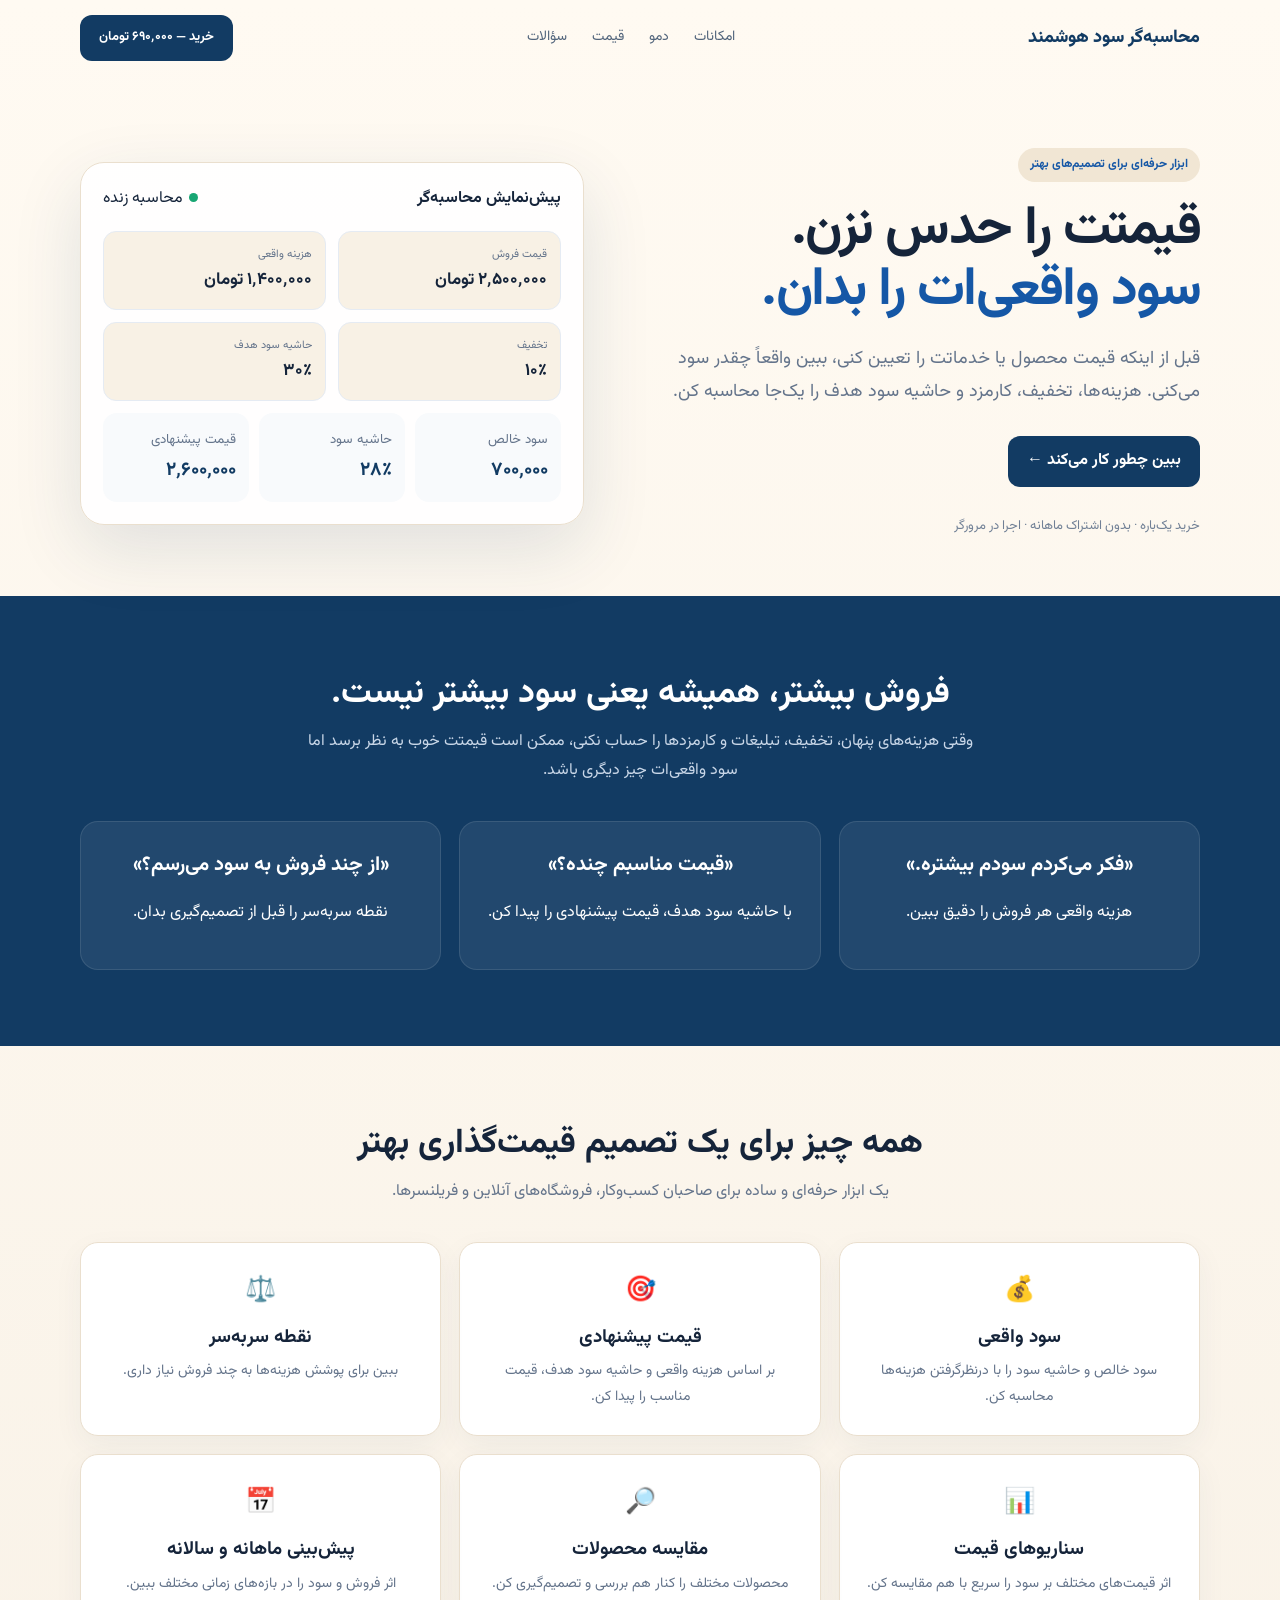
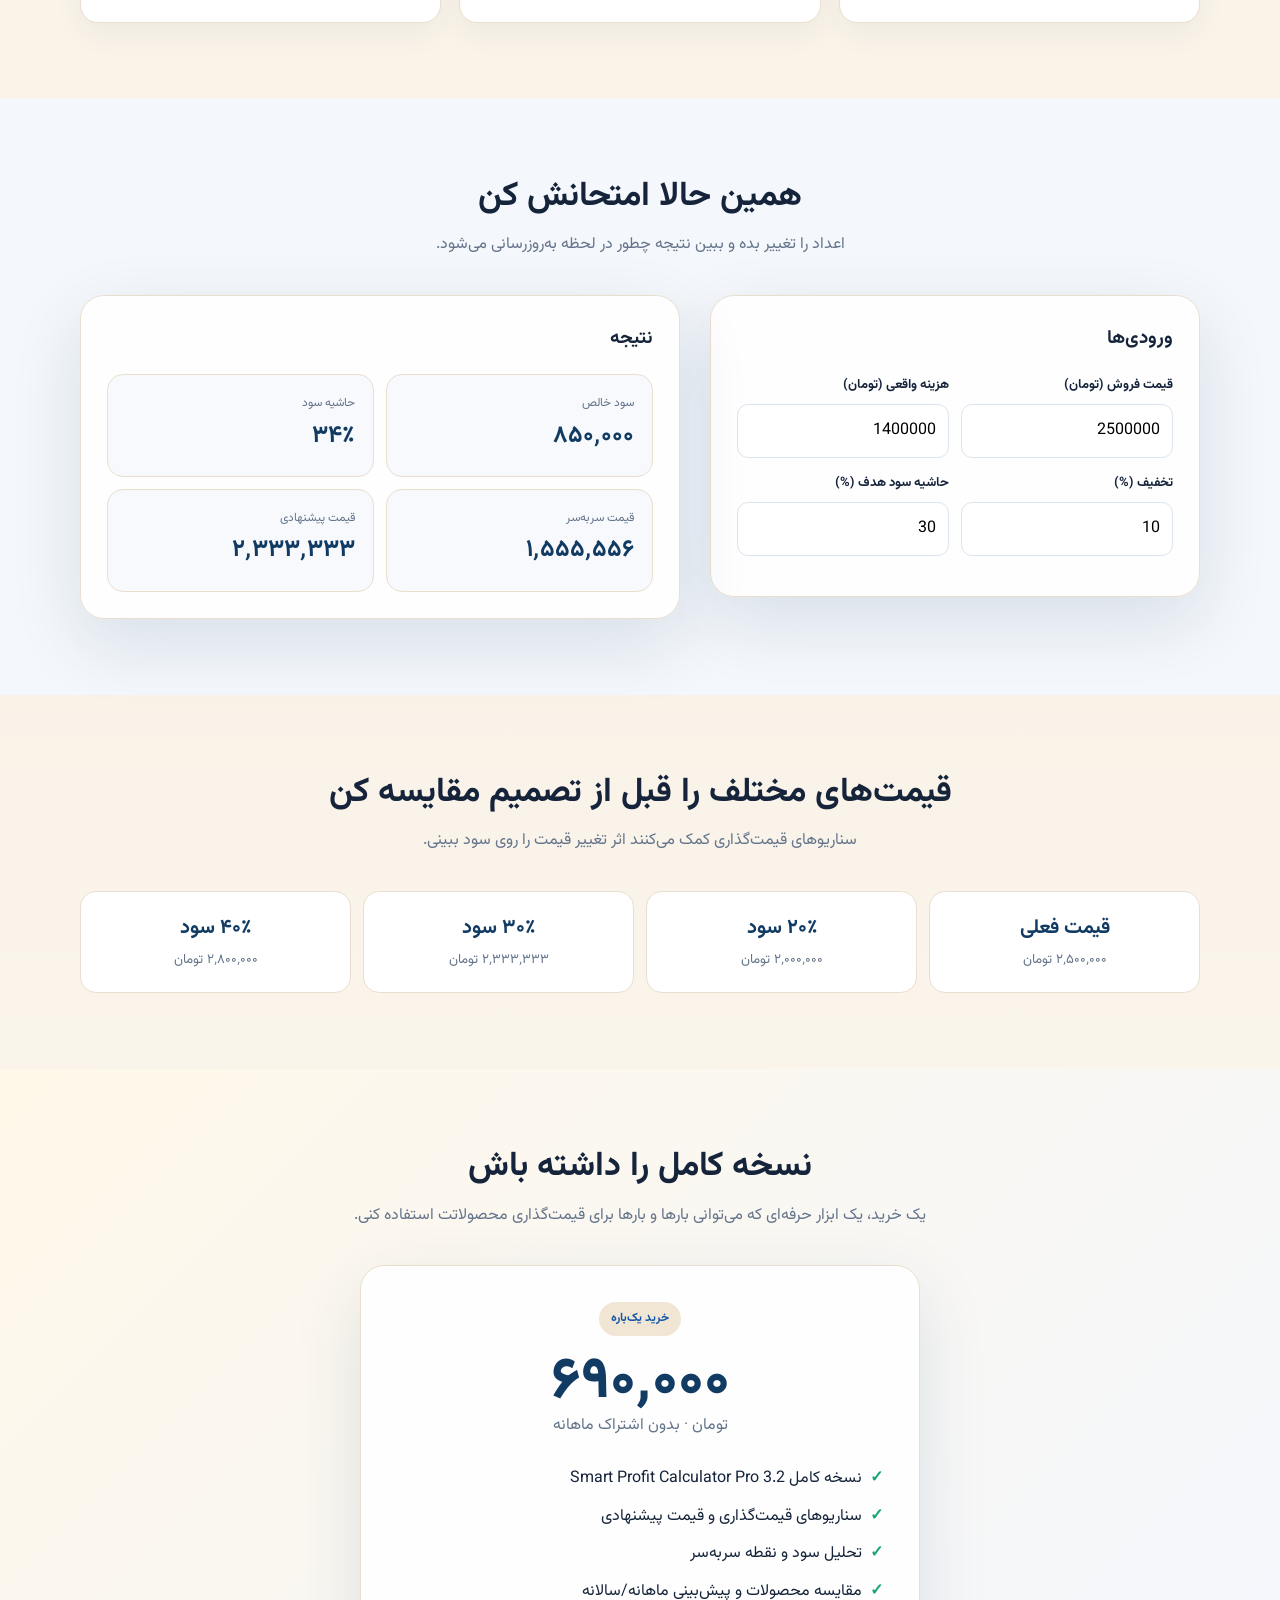
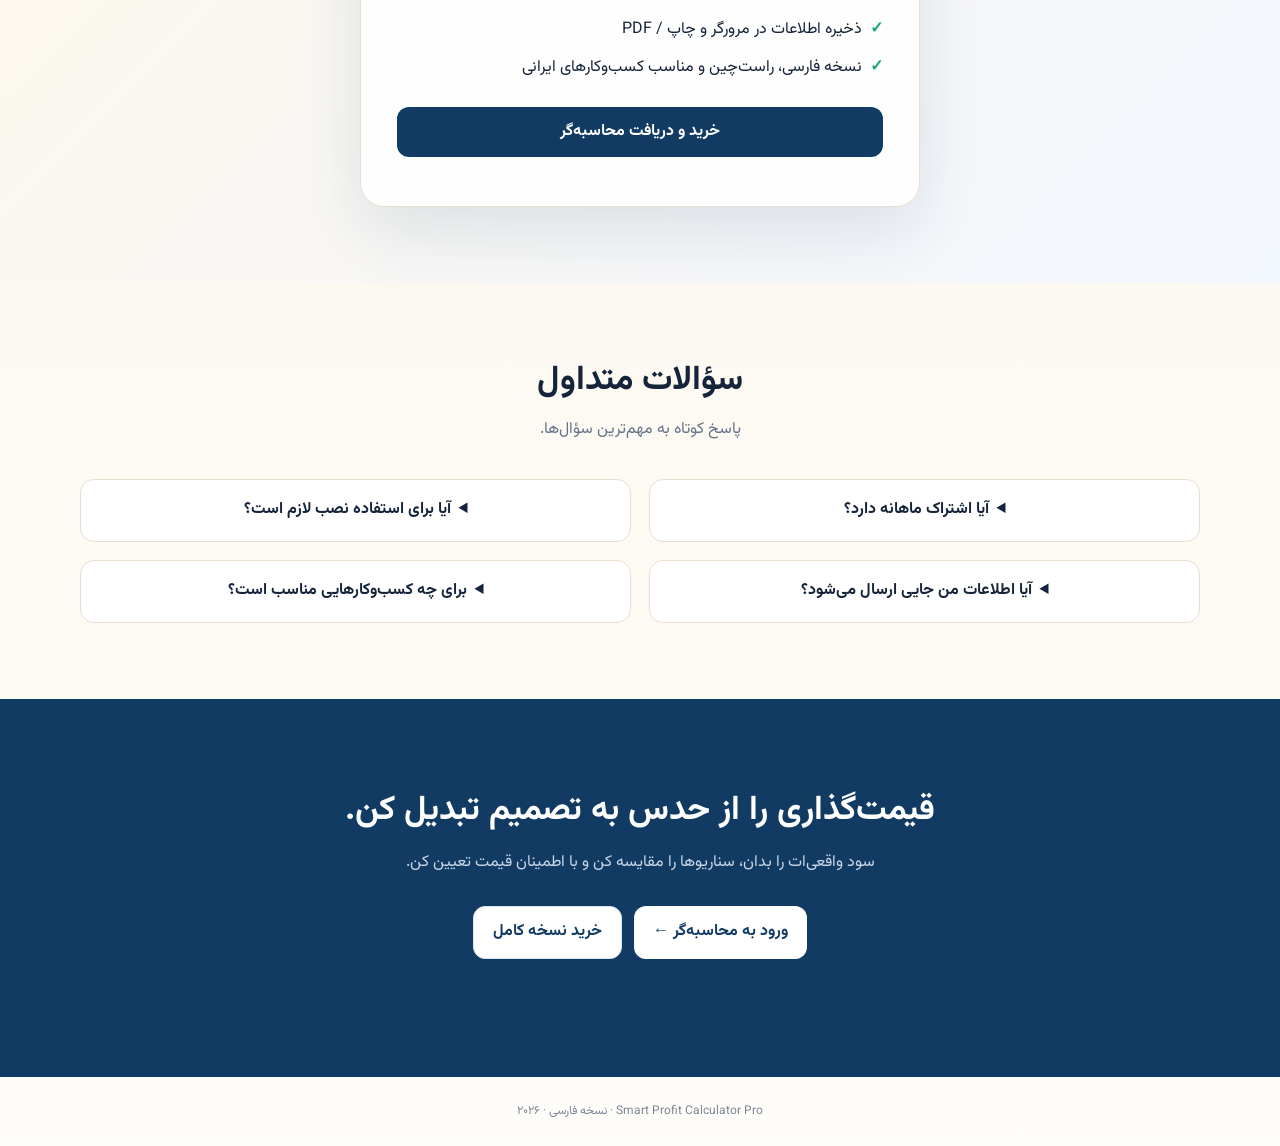
==== commit 1c109f8f: "Add files via upload" ====
--- a/landing/index.html
+++ b/landing/index.html
@@ -8,959 +8,49 @@
 <link rel="preconnect" href="https://fonts.googleapis.com">
 <link rel="preconnect" href="https://fonts.gstatic.com" crossorigin>
 <link href="https://fonts.googleapis.com/css2?family=Vazirmatn:wght@400;500;600;700;800&display=swap" rel="stylesheet">
-
 <style>
-:root{
-  --navy:#123b63;
-  --blue:#1557a6;
-  --ink:#15243a;
-  --muted:#64748b;
-  --cream:#fffaf1;
-  --white:#fff;
-  --line:#e8edf4;
-  --gold:#d59b32;
-  --soft:#f5f8fc;
-  --green:#18a673;
-}
-
-*{box-sizing:border-box}
-
-html{scroll-behavior:smooth}
-
-body{
-  margin:0;
-  font-family:Vazirmatn,Arial,sans-serif;
-  color:var(--ink);
-  background:linear-gradient(180deg,#fffdf8 0,#f7f9fd 48%,#fff 100%);
-  line-height:1.8;
-}
-
-a{
-  text-decoration:none;
-  color:inherit;
-}
-
-.wrap{
-  width:min(1120px,92%);
-  margin:auto;
-}
-
-nav{
-  height:76px;
-  display:flex;
-  align-items:center;
-  justify-content:space-between;
-}
-
-.brand{
-  font-weight:800;
-  font-size:18px;
-  color:var(--navy);
-}
-
-.navlinks{
-  display:flex;
-  gap:25px;
-  color:#52657c;
-  font-size:14px;
-}
-
-.navcta,.btn{
-  background:var(--navy);
-  color:#fff;
-  padding:11px 19px;
-  border-radius:12px;
-  font-weight:700;
-  display:inline-flex;
-  align-items:center;
-  justify-content:center;
-  border:0;
-  cursor:pointer;
-}
-
-.navcta{font-size:13px}
-
-.hero{
-  padding:72px 0 58px;
-}
-
-.heroGrid{
-  display:grid;
-  grid-template-columns:1.05fr .95fr;
-  gap:58px;
-  align-items:center;
-}
-
-.eyebrow{
-  display:inline-block;
-  background:#edf4ff;
-  color:var(--blue);
-  padding:6px 12px;
-  border-radius:999px;
-  font-size:12px;
-  font-weight:700;
-  margin-bottom:18px;
-}
-
-.hero h1{
-  font-size:clamp(38px,5vw,66px);
-  line-height:1.15;
-  margin:0 0 20px;
-  letter-spacing:-1.5px;
-}
-
-.hero h1 span{color:var(--blue)}
-
-.hero p{
-  font-size:18px;
-  color:var(--muted);
-  max-width:600px;
-}
-
-.actions{
-  display:flex;
-  gap:12px;
-  flex-wrap:wrap;
-  margin:28px 0;
-}
-
-.btn.secondary{
-  background:#fff;
-  color:var(--navy);
-  border:1px solid #d9e2ee;
-}
-
-.trust{
-  font-size:13px;
-  color:#718096;
-}
-
-.card{
-  background:rgba(255,255,255,.92);
-  border:1px solid var(--line);
-  border-radius:24px;
-  box-shadow:0 24px 70px rgba(18,59,99,.12);
-}
-
-.preview{padding:22px}
-
-.previewTop{
-  display:flex;
-  justify-content:space-between;
-  align-items:center;
-  margin-bottom:18px;
-}
-
-.dot{
-  width:9px;
-  height:9px;
-  border-radius:50%;
-  background:var(--green);
-  display:inline-block;
-  margin-left:6px;
-}
-
-.miniGrid{
-  display:grid;
-  grid-template-columns:1fr 1fr;
-  gap:12px;
-}
-
-.field{
-  background:var(--soft);
-  border:1px solid #e5ebf3;
-  padding:13px;
-  border-radius:13px;
-}
-
-.field label{
-  font-size:11px;
-  color:var(--muted);
-  display:block;
-}
-
-.field strong{font-size:17px}
-
-.results{
-  margin-top:12px;
-  display:grid;
-  grid-template-columns:repeat(3,1fr);
-  gap:10px;
-}
-
-.result{
-  padding:13px;
-  border-radius:14px;
-  background:#f8fafc;
-}
-
-.result b{
-  display:block;
-  font-size:19px;
-  color:var(--navy);
-}
-
-.result small{color:var(--muted)}
-
-section{padding:76px 0}
-
-.center{text-align:center}
-
-.sectionTitle{
-  font-size:34px;
-  line-height:1.3;
-  margin:0 0 12px;
-}
-
-.sectionLead{
-  color:var(--muted);
-  max-width:690px;
-  margin:0 auto 35px;
-}
-
-.problem{
-  background:var(--navy);
-  color:#fff;
-}
-
-.problem .sectionLead{
-  color:#c9d7e8;
-}
-
-.problemGrid,
-.featureGrid,
-.steps,
-.audience,
-.faq{
-  display:grid;
-  grid-template-columns:repeat(3,1fr);
-  gap:18px;
-}
-
-.problemBox,
-.feature,
-.step,
-.aud{
-  padding:25px;
-  border-radius:18px;
-  background:rgba(255,255,255,.07);
-  border:1px solid rgba(255,255,255,.1);
-}
-
-.problemBox b{font-size:20px}
-
-.features .feature{
-  background:#fff;
-  border:1px solid var(--line);
-  box-shadow:0 10px 30px rgba(18,59,99,.05);
-}
-
-.icon{
-  font-size:25px;
-  margin-bottom:8px;
-}
-
-.feature h3,
-.step h3{
-  margin:5px 0;
-}
-
-.feature p,
-.step p,
-.aud p{
-  margin:0;
-  color:var(--muted);
-  font-size:14px;
-}
-
-.demo{
-  background:#f4f7fb;
-}
-
-.demoGrid{
-  display:grid;
-  grid-template-columns:.9fr 1.1fr;
-  gap:30px;
-  align-items:start;
-}
-
-.demoForm,
-.demoResult{
-  padding:26px;
-}
-
-.demoForm h3,
-.demoResult h3{
-  margin-top:0;
-}
-
-.inputRow{
-  display:grid;
-  grid-template-columns:1fr 1fr;
-  gap:12px;
-}
-
-.input{
-  margin-bottom:14px;
-}
-
-.input label{
-  display:block;
-  font-size:13px;
-  font-weight:700;
-  margin-bottom:6px;
-}
-
-.input input{
-  width:100%;
-  border:1px solid #dce5ef;
-  border-radius:11px;
-  padding:12px;
-  font:inherit;
-  outline:none;
-  background:#fff;
-}
-
-.input input:focus{
-  border-color:var(--blue);
-}
-
-.bigResult{
-  display:grid;
-  grid-template-columns:1fr 1fr;
-  gap:12px;
-}
-
-.metric{
-  padding:18px;
-  border-radius:16px;
-  background:#f7f9fc;
-  border:1px solid var(--line);
-}
-
-.metric span{
-  display:block;
-  color:var(--muted);
-  font-size:12px;
-}
-
-.metric strong{
-  font-size:24px;
-  color:var(--navy);
-}
-
-.scenarios{
-  display:grid;
-  grid-template-columns:repeat(4,1fr);
-  gap:12px;
-}
-
-.scenario{
-  padding:18px;
-  border:1px solid var(--line);
-  border-radius:16px;
-  background:#fff;
-}
-
-.scenario b{
-  display:block;
-  color:var(--navy);
-  font-size:20px;
-}
-
-.scenario small{color:var(--muted)}
-
-.pricing{
-  background:linear-gradient(135deg,#fff8e9,#f3f7ff);
-}
-
-.priceCard{
-  width:min(560px,100%);
-  margin:30px auto 0;
-  padding:36px;
-  text-align:center;
-}
-
-.price{
-  font-size:58px;
-  font-weight:800;
-  color:var(--navy);
-  line-height:1;
-}
-
-.priceSub{color:var(--muted)}
-
-.checklist{
-  text-align:right;
-  display:grid;
-  gap:9px;
-  margin:24px 0;
-}
-
-.checklist div:before{
-  content:"✓";
-  color:var(--green);
-  font-weight:800;
-  margin-left:8px;
-}
-
-.faq{
-  grid-template-columns:1fr 1fr;
-}
-
-.faq details{
-  background:#fff;
-  border:1px solid var(--line);
-  border-radius:14px;
-  padding:16px 18px;
-}
-
-.faq summary{
-  font-weight:700;
-  cursor:pointer;
-}
-
-.final{
-  padding:90px 0;
-  background:var(--navy);
-  color:#fff;
-  text-align:center;
-}
-
-.final p{color:#c9d7e8}
-
-.final .btn{
-  background:#fff;
-  color:var(--navy);
-}
-
-footer{
-  padding:24px 0;
-  text-align:center;
-  color:#7b8796;
-  font-size:12px;
-}
-
-@media(max-width:850px){
-  .heroGrid,
-  .demoGrid{
-    grid-template-columns:1fr;
-  }
-
-  .navlinks{display:none}
-
-  .hero{
-    padding-top:40px;
-  }
-
-  .problemGrid,
-  .featureGrid,
-  .steps,
-  .audience{
-    grid-template-columns:1fr;
-  }
-
-  .scenarios{
-    grid-template-columns:1fr 1fr;
-  }
-
-  .faq{
-    grid-template-columns:1fr;
-  }
-}
-
-@media(max-width:520px){
-  .hero h1{font-size:40px}
-
-  .results,
-  .bigResult,
-  .inputRow{
-    grid-template-columns:1fr;
-  }
-
-  .scenarios{
-    grid-template-columns:1fr;
-  }
-
-  .price{
-    font-size:48px;
-  }
-
-  section{
-    padding:58px 0;
-  }
-}
+:root{--navy:#123b63;--blue:#1557a6;--ink:#15243a;--muted:#64748b;--cream:#fffaf1;--white:#fff;--line:#eadfce;--gold:#b78932;--soft:#f8f1e5;--green:#18a673}
+*{box-sizing:border-box}html{scroll-behavior:smooth}body{margin:0;font-family:Vazirmatn,Arial,sans-serif;color:var(--ink);background:linear-gradient(180deg,#fffaf2 0,#f8f1e6 48%,#fffdf9 100%);line-height:1.8}a{text-decoration:none;color:inherit}.wrap{width:min(1120px,92%);margin:auto}
+nav{height:76px;display:flex;align-items:center;justify-content:space-between}.brand{font-weight:800;font-size:18px;color:var(--navy)}.navlinks{display:flex;gap:25px;color:#52657c;font-size:14px}.navcta,.btn{background:var(--navy);color:#fff;padding:11px 19px;border-radius:12px;font-weight:700;display:inline-flex;align-items:center;justify-content:center;border:0;cursor:pointer}.navcta{font-size:13px}.hero{padding:72px 0 58px}.heroGrid{display:grid;grid-template-columns:1.05fr .95fr;gap:58px;align-items:center}.eyebrow{display:inline-block;background:#f1e6d4;color:var(--blue);padding:6px 12px;border-radius:999px;font-size:12px;font-weight:700;margin-bottom:18px}.hero h1{font-size:clamp(34px,4.2vw,56px);line-height:1.15;margin:0 0 20px;letter-spacing:-1.5px}.hero h1 span{color:var(--blue)}.hero p{font-size:18px;color:var(--muted);max-width:600px}.actions{display:flex;gap:12px;flex-wrap:wrap;margin:28px 0}.btn.secondary{background:#fff;color:var(--navy);border:1px solid #d9e2ee}.trust{font-size:13px;color:#718096}.card{background:rgba(255,255,255,.92);border:1px solid var(--line);border-radius:24px;box-shadow:0 24px 70px rgba(18,59,99,.12)}.preview{padding:22px}.previewTop{display:flex;justify-content:space-between;align-items:center;margin-bottom:18px}.dot{width:9px;height:9px;border-radius:50%;background:var(--green);display:inline-block;margin-left:6px}.miniGrid{display:grid;grid-template-columns:1fr 1fr;gap:12px}.field{background:var(--soft);border:1px solid #e5ebf3;padding:13px;border-radius:13px}.field label{font-size:11px;color:var(--muted);display:block}.field strong{font-size:17px}.results{margin-top:12px;display:grid;grid-template-columns:repeat(3,1fr);gap:10px}.result{padding:13px;border-radius:14px;background:#f8fafc}.result b{display:block;font-size:19px;color:var(--navy)}.result small{color:var(--muted)}section{padding:76px 0}.center{text-align:center}.sectionTitle{font-size:34px;line-height:1.3;margin:0 0 12px}.sectionLead{color:var(--muted);max-width:690px;margin:0 auto 35px}.problem{background:var(--navy);color:#fff}.problem .sectionLead{color:#c9d7e8}.problemGrid,.featureGrid,.steps,.audience,.faq{display:grid;grid-template-columns:repeat(3,1fr);gap:18px}.problemBox,.feature,.step,.aud{padding:25px;border-radius:18px;background:rgba(255,255,255,.07);border:1px solid rgba(255,255,255,.1)}.problemBox b{font-size:20px}.features .feature{background:#fff;border:1px solid var(--line);box-shadow:0 10px 30px rgba(18,59,99,.05)}.icon{font-size:25px;margin-bottom:8px}.feature h3,.step h3{margin:5px 0}.feature p,.step p,.aud p{margin:0;color:var(--muted);font-size:14px}.demo{background:#f4f7fb}.demoGrid{display:grid;grid-template-columns:.9fr 1.1fr;gap:30px;align-items:start}.demoForm,.demoResult{padding:26px}.demoForm h3,.demoResult h3{margin-top:0}.inputRow{display:grid;grid-template-columns:1fr 1fr;gap:12px}.input{margin-bottom:14px}.input label{display:block;font-size:13px;font-weight:700;margin-bottom:6px}.input input{width:100%;border:1px solid #dce5ef;border-radius:11px;padding:12px;font:inherit;outline:none;background:#fff}.input input:focus{border-color:var(--blue)}.bigResult{display:grid;grid-template-columns:1fr 1fr;gap:12px}.metric{padding:18px;border-radius:16px;background:#f7f9fc;border:1px solid var(--line)}.metric span{display:block;color:var(--muted);font-size:12px}.metric strong{font-size:24px;color:var(--navy)}.scenarios{display:grid;grid-template-columns:repeat(4,1fr);gap:12px}.scenario{padding:18px;border:1px solid var(--line);border-radius:16px;background:#fff}.scenario b{display:block;color:var(--navy);font-size:20px}.scenario small{color:var(--muted)}.pricing{background:linear-gradient(135deg,#fff8e9,#f3f7ff)}.priceCard{width:min(560px,100%);margin:30px auto 0;padding:36px;text-align:center}.price{font-size:58px;font-weight:800;color:var(--navy);line-height:1}.priceSub{color:var(--muted)}.checklist{text-align:right;display:grid;gap:9px;margin:24px 0}.checklist div:before{content:"✓";color:var(--green);font-weight:800;margin-left:8px}.faq{grid-template-columns:1fr 1fr}.faq details{background:#fff;border:1px solid var(--line);border-radius:14px;padding:16px 18px}.faq summary{font-weight:700;cursor:pointer}.final{padding:90px 0;background:var(--navy);color:#fff;text-align:center}.final p{color:#c9d7e8}.final .btn{background:#fff;color:var(--navy)}footer{padding:24px 0;text-align:center;color:#7b8796;font-size:12px}
+@media(max-width:850px){.heroGrid,.demoGrid{grid-template-columns:1fr}.navlinks{display:none}.hero{padding-top:40px}.problemGrid,.featureGrid,.steps,.audience{grid-template-columns:1fr}.scenarios{grid-template-columns:1fr 1fr}.faq{grid-template-columns:1fr}}
+@media(max-width:520px){.hero h1{font-size:40px}.results,.bigResult,.inputRow{grid-template-columns:1fr}.scenarios{grid-template-columns:1fr}.price{font-size:48px}section{padding:58px 0}}
 </style>
 </head>
-
 <body>
-
-<header>
-<div class="wrap">
-<nav>
-<a class="brand" href="#">محاسبه‌گر سود هوشمند</a>
-
-<div class="navlinks">
-<a href="#features">امکانات</a>
-<a href="#demo">دمو</a>
-<a href="#pricing">قیمت</a>
-<a href="#faq">سؤالات</a>
-</div>
-
-<a class="navcta" href="#pricing">خرید — ۶۹۰٬۰۰۰ تومان</a>
-</nav>
-</div>
-</header>
+<header><div class="wrap"><nav><a class="brand" href="#">محاسبه‌گر سود هوشمند</a><div class="navlinks"><a href="#features">امکانات</a><a href="#demo">دمو</a><a href="https://bidrano.com/product/smart-profit-calculator-pro-%d9%86%d8%b3%d8%ae%d9%87-%d9%81%d8%a7%d8%b1%d8%b3%db%8c/">قیمت</a><a href="#faq">سؤالات</a></div><a class="navcta" href="https://bidrano.com/product/smart-profit-calculator-pro-%d9%86%d8%b3%d8%ae%d9%87-%d9%81%d8%a7%d8%b1%d8%b3%db%8c/">خرید — ۶۹۰٬۰۰۰ تومان</a></nav></div></header>
 
 <main>
+<section class="hero"><div class="wrap heroGrid"><div><span class="eyebrow">ابزار حرفه‌ای برای تصمیم‌های بهتر</span><h1>قیمتت را حدس نزن.<br><span>سود واقعی‌ات را بدان.</span></h1><p>قبل از اینکه قیمت محصول یا خدماتت را تعیین کنی، ببین واقعاً چقدر سود می‌کنی. هزینه‌ها، تخفیف، کارمزد و حاشیه سود هدف را یک‌جا محاسبه کن.</p><div class="actions">
+<a class="btn" href="#demo">ببین چطور کار می‌کند ←</a></div><div class="trust">خرید یک‌باره · بدون اشتراک ماهانه · اجرا در مرورگر</div></div>
+<div class="card preview"><div class="previewTop"><strong>پیش‌نمایش محاسبه‌گر</strong><span><i class="dot"></i>محاسبه زنده</span></div><div class="miniGrid"><div class="field"><label>قیمت فروش</label><strong>۲٬۵۰۰٬۰۰۰ تومان</strong></div><div class="field"><label>هزینه واقعی</label><strong>۱٬۴۰۰٬۰۰۰ تومان</strong></div><div class="field"><label>تخفیف</label><strong>۱۰٪</strong></div><div class="field"><label>حاشیه سود هدف</label><strong>۳۰٪</strong></div></div><div class="results"><div class="result"><small>سود خالص</small><b>۷۰۰٬۰۰۰</b></div><div class="result"><small>حاشیه سود</small><b>۲۸٪</b></div><div class="result"><small>قیمت پیشنهادی</small><b>۲٬۶۰۰٬۰۰۰</b></div></div></div></div></section>
 
-<section class="hero">
-<div class="wrap heroGrid">
+<section class="problem"><div class="wrap center"><h2 class="sectionTitle">فروش بیشتر، همیشه یعنی سود بیشتر نیست.</h2><p class="sectionLead">وقتی هزینه‌های پنهان، تخفیف، تبلیغات و کارمزدها را حساب نکنی، ممکن است قیمتت خوب به نظر برسد اما سود واقعی‌ات چیز دیگری باشد.</p><div class="problemGrid"><div class="problemBox"><b>«فکر می‌کردم سودم بیشتره.»</b><p>هزینه واقعی هر فروش را دقیق ببین.</p></div><div class="problemBox"><b>«قیمت مناسبم چنده؟»</b><p>با حاشیه سود هدف، قیمت پیشنهادی را پیدا کن.</p></div><div class="problemBox"><b>«از چند فروش به سود می‌رسم؟»</b><p>نقطه سربه‌سر را قبل از تصمیم‌گیری بدان.</p></div></div></div></section>
 
-<div>
-<span class="eyebrow">Smart Profit Calculator Pro 3.2</span>
+<section id="features" class="features"><div class="wrap center"><h2 class="sectionTitle">همه چیز برای یک تصمیم قیمت‌گذاری بهتر</h2><p class="sectionLead">یک ابزار حرفه‌ای و ساده برای صاحبان کسب‌وکار، فروشگاه‌های آنلاین و فریلنسرها.</p><div class="featureGrid"><div class="feature"><div class="icon">💰</div><h3>سود واقعی</h3><p>سود خالص و حاشیه سود را با درنظرگرفتن هزینه‌ها محاسبه کن.</p></div><div class="feature"><div class="icon">🎯</div><h3>قیمت پیشنهادی</h3><p>بر اساس هزینه واقعی و حاشیه سود هدف، قیمت مناسب را پیدا کن.</p></div><div class="feature"><div class="icon">⚖️</div><h3>نقطه سربه‌سر</h3><p>ببین برای پوشش هزینه‌ها به چند فروش نیاز داری.</p></div><div class="feature"><div class="icon">📊</div><h3>سناریوهای قیمت</h3><p>اثر قیمت‌های مختلف بر سود را سریع با هم مقایسه کن.</p></div><div class="feature"><div class="icon">🔎</div><h3>مقایسه محصولات</h3><p>محصولات مختلف را کنار هم بررسی و تصمیم‌گیری کن.</p></div><div class="feature"><div class="icon">📅</div><h3>پیش‌بینی ماهانه و سالانه</h3><p>اثر فروش و سود را در بازه‌های زمانی مختلف ببین.</p></div></div></div></section>
 
-<h1>
-قیمتت را حدس نزن.<br>
-<span>سود واقعی‌ات را بدان.</span>
-</h1>
+<section id="demo" class="demo"><div class="wrap"><div class="center"><h2 class="sectionTitle">همین حالا امتحانش کن</h2><p class="sectionLead">اعداد را تغییر بده و ببین نتیجه چطور در لحظه به‌روزرسانی می‌شود.</p></div><div class="demoGrid"><div class="card demoForm"><h3>ورودی‌ها</h3><div class="inputRow"><div class="input"><label>قیمت فروش (تومان)</label><input id="dPrice" type="number" value="2500000"></div><div class="input"><label>هزینه واقعی (تومان)</label><input id="dCost" type="number" value="1400000"></div></div><div class="inputRow"><div class="input"><label>تخفیف (%)</label><input id="dDiscount" type="number" value="10" min="0" max="100"></div><div class="input"><label>حاشیه سود هدف (%)</label><input id="dMargin" type="number" value="30" min="0" max="99"></div></div></div><div class="card demoResult"><h3>نتیجه</h3><div class="bigResult"><div class="metric"><span>سود خالص</span><strong id="rProfit">۰</strong></div><div class="metric"><span>حاشیه سود</span><strong id="rMargin">۰٪</strong></div><div class="metric"><span>قیمت سربه‌سر</span><strong id="rBreak">۰</strong></div><div class="metric"><span>قیمت پیشنهادی</span><strong id="rPrice">۰</strong></div></div></div></div></div></section>
 
-<p>
-قبل از اینکه قیمت محصول یا خدماتت را تعیین کنی، ببین واقعاً چقدر سود می‌کنی.
-هزینه‌ها، تخفیف، کارمزد و حاشیه سود هدف را یک‌جا محاسبه کن.
-</p>
+<section><div class="wrap center"><h2 class="sectionTitle">قیمت‌های مختلف را قبل از تصمیم مقایسه کن</h2><p class="sectionLead">سناریوهای قیمت‌گذاری کمک می‌کنند اثر تغییر قیمت را روی سود ببینی.</p><div class="scenarios"><div class="scenario"><b>قیمت فعلی</b><small id="s0">—</small></div><div class="scenario"><b>۲۰٪ سود</b><small id="s20">—</small></div><div class="scenario"><b>۳۰٪ سود</b><small id="s30">—</small></div><div class="scenario"><b>۴۰٪ سود</b><small id="s40">—</small></div></div></div></section>
 
-<div class="actions">
-<a class="btn" href="../index.html">محاسبه را امتحان کن ←</a>
-<a class="btn secondary" href="#demo">ببین چطور کار می‌کند</a>
-</div>
+<section class="pricing" id="pricing"><div class="wrap center"><h2 class="sectionTitle">نسخه کامل را داشته باش</h2><p class="sectionLead">یک خرید، یک ابزار حرفه‌ای که می‌توانی بارها و بارها برای قیمت‌گذاری محصولاتت استفاده کنی.</p><div class="card priceCard"><div class="eyebrow">خرید یک‌باره</div><div class="price">۶۹۰٬۰۰۰</div><div class="priceSub">تومان · بدون اشتراک ماهانه</div><div class="checklist"><div>نسخه کامل Smart Profit Calculator Pro 3.2</div><div>سناریوهای قیمت‌گذاری و قیمت پیشنهادی</div><div>تحلیل سود و نقطه سربه‌سر</div><div>مقایسه محصولات و پیش‌بینی ماهانه/سالانه</div><div>ذخیره اطلاعات در مرورگر و چاپ / PDF</div><div>نسخه فارسی، راست‌چین و مناسب کسب‌وکارهای ایرانی</div></div><a class="btn" style="width:100%" href="https://bidrano.com/product/smart-profit-calculator-pro-%d9%86%d8%b3%d8%ae%d9%87-%d9%81%d8%a7%d8%b1%d8%b3%db%8c/">خرید و دریافت محاسبه‌گر</a><p id="purchase" class="trust"></p></div></div></section>
 
-<div class="trust">
-خرید یک‌باره · بدون اشتراک ماهانه · اجرا در مرورگر
-</div>
-</div>
+<section id="faq"><div class="wrap center"><h2 class="sectionTitle">سؤالات متداول</h2><p class="sectionLead">پاسخ کوتاه به مهم‌ترین سؤال‌ها.</p><div class="faq"><details><summary>آیا اشتراک ماهانه دارد؟</summary><p>خیر. این محصول خرید یک‌باره است.</p></details><details><summary>آیا برای استفاده نصب لازم است؟</summary><p>خیر. محاسبه‌گر در مرورگر اجرا می‌شود.</p></details><details><summary>آیا اطلاعات من جایی ارسال می‌شود؟</summary><p>قابلیت ذخیره‌سازی محلی پروژه برای نگهداری اطلاعات در مرورگر طراحی شده است.</p></details><details><summary>برای چه کسب‌وکارهایی مناسب است؟</summary><p>برای فروشگاه‌ها، کسب‌وکارهای خدماتی، فروش آنلاین و فریلنسرها قابل استفاده است.</p></details></div></div></section>
 
-<div class="card preview">
-
-<div class="previewTop">
-<strong>پیش‌نمایش محاسبه‌گر</strong>
-<span><i class="dot"></i>محاسبه زنده</span>
-</div>
-
-<div class="miniGrid">
-
-<div class="field">
-<label>قیمت فروش</label>
-<strong>۲٬۵۰۰٬۰۰۰ تومان</strong>
-</div>
-
-<div class="field">
-<label>هزینه واقعی</label>
-<strong>۱٬۴۰۰٬۰۰۰ تومان</strong>
-</div>
-
-<div class="field">
-<label>تخفیف</label>
-<strong>۱۰٪</strong>
-</div>
-
-<div class="field">
-<label>حاشیه سود هدف</label>
-<strong>۳۰٪</strong>
-</div>
-
-</div>
-
-<div class="results">
-
-<div class="result">
-<small>سود خالص</small>
-<b>۷۰۰٬۰۰۰</b>
-</div>
-
-<div class="result">
-<small>حاشیه سود</small>
-<b>۲۸٪</b>
-</div>
-
-<div class="result">
-<small>قیمت پیشنهادی</small>
-<b>۲٬۶۰۰٬۰۰۰</b>
-</div>
-
-</div>
-</div>
-
-</div>
-</section>
-
-<section class="problem">
-<div class="wrap center">
-
-<h2 class="sectionTitle">
-فروش بیشتر، همیشه یعنی سود بیشتر نیست.
-</h2>
-
-<p class="sectionLead">
-وقتی هزینه‌های پنهان، تخفیف، تبلیغات و کارمزدها را حساب نکنی،
-ممکن است قیمتت خوب به نظر برسد اما سود واقعی‌ات چیز دیگری باشد.
-</p>
-
-<div class="problemGrid">
-
-<div class="problemBox">
-<b>«فکر می‌کردم سودم بیشتره.»</b>
-<p>هزینه واقعی هر فروش را دقیق ببین.</p>
-</div>
-
-<div class="problemBox">
-<b>«قیمت مناسبم چنده؟»</b>
-<p>با حاشیه سود هدف، قیمت پیشنهادی را پیدا کن.</p>
-</div>
-
-<div class="problemBox">
-<b>«از چند فروش به سود می‌رسم؟»</b>
-<p>نقطه سربه‌سر را قبل از تصمیم‌گیری بدان.</p>
-</div>
-
-</div>
-</div>
-</section>
-
-<section id="features" class="features">
-<div class="wrap center">
-
-<h2 class="sectionTitle">
-همه چیز برای یک تصمیم قیمت‌گذاری بهتر
-</h2>
-
-<p class="sectionLead">
-یک ابزار حرفه‌ای و ساده برای صاحبان کسب‌وکار، فروشگاه‌های آنلاین و فریلنسرها.
-</p>
-
-<div class="featureGrid">
-
-<div class="feature">
-<div class="icon">💰</div>
-<h3>سود واقعی</h3>
-<p>سود خالص و حاشیه سود را با درنظرگرفتن هزینه‌ها محاسبه کن.</p>
-</div>
-
-<div class="feature">
-<div class="icon">🎯</div>
-<h3>قیمت پیشنهادی</h3>
-<p>بر اساس هزینه واقعی و حاشیه سود هدف، قیمت مناسب را پیدا کن.</p>
-</div>
-
-<div class="feature">
-<div class="icon">⚖️</div>
-<h3>نقطه سربه‌سر</h3>
-<p>ببین برای پوشش هزینه‌ها به چند فروش نیاز داری.</p>
-</div>
-
-<div class="feature">
-<div class="icon">📊</div>
-<h3>سناریوهای قیمت</h3>
-<p>اثر قیمت‌های مختلف بر سود را سریع با هم مقایسه کن.</p>
-</div>
-
-<div class="feature">
-<div class="icon">🔎</div>
-<h3>مقایسه محصولات</h3>
-<p>محصولات مختلف را کنار هم بررسی و تصمیم‌گیری کن.</p>
-</div>
-
-<div class="feature">
-<div class="icon">📅</div>
-<h3>پیش‌بینی ماهانه و سالانه</h3>
-<p>اثر فروش و سود را در بازه‌های زمانی مختلف ببین.</p>
-</div>
-
-</div>
-</div>
-</section>
-
-<section id="demo" class="demo">
-
-<div class="wrap">
-
-<div class="center">
-
-<h2 class="sectionTitle">همین حالا امتحانش کن</h2>
-
-<p class="sectionLead">
-اعداد را تغییر بده و ببین نتیجه چطور در لحظه به‌روزرسانی می‌شود.
-</p>
-
-</div>
-
-<div class="demoGrid">
-
-<div class="card demoForm">
-
-<h3>ورودی‌ها</h3>
-
-<div class="inputRow">
-
-<div class="input">
-<label>قیمت فروش (تومان)</label>
-<input id="dPrice" type="number" value="2500000">
-</div>
-
-<div class="input">
-<label>هزینه واقعی (تومان)</label>
-<input id="dCost" type="number" value="1400000">
-</div>
-
-</div>
-
-<div class="inputRow">
-
-<div class="input">
-<label>تخفیف (%)</label>
-<input id="dDiscount" type="number" value="10" min="0" max="100">
-</div>
-
-<div class="input">
-<label>حاشیه سود هدف (%)</label>
-<input id="dMargin" type="number" value="30" min="0" max="99">
-</div>
-
-</div>
-
-</div>
-
-<div class="card demoResult">
-
-<h3>نتیجه</h3>
-
-<div class="bigResult">
-
-<div class="metric">
-<span>سود خالص</span>
-<strong id="rProfit">۰</strong>
-</div>
-
-<div class="metric">
-<span>حاشیه سود</span>
-<strong id="rMargin">۰٪</strong>
-</div>
-
-<div class="metric">
-<span>نقطه سربه‌سر</span>
-<strong id="rBreak">۰</strong>
-</div>
-
-<div class="metric">
-<span>قیمت پیشنهادی</span>
-<strong id="rPrice">۰</strong>
-</div>
-
-</div>
-</div>
-
-</div>
-</div>
-</section>
-
-<section>
-
-<div class="wrap center">
-
-<h2 class="sectionTitle">
-قیمت‌های مختلف را قبل از تصمیم مقایسه کن
-</h2>
-
-<p class="sectionLead">
-سناریوهای قیمت‌گذاری کمک می‌کنند اثر تغییر قیمت را روی سود ببینی.
-</p>
-
-<div class="scenarios">
-
-<div class="scenario">
-<b>قیمت فعلی</b>
-<small id="s0">—</small>
-</div>
-
-<div class="scenario">
-<b>۲۰٪ سود</b>
-<small id="s20">—</small>
-</div>
-
-<div class="scenario">
-<b>۳۰٪ سود</b>
-<small id="s30">—</small>
-</div>
-
-<div class="scenario">
-<b>۴۰٪ سود</b>
-<small id="s40">—</small>
-</div>
-
-</div>
-</div>
-</section>
-
-<section class="pricing" id="pricing">
-
-<div class="wrap center">
-
-<h2 class="sectionTitle">نسخه کامل را داشته باش</h2>
-
-<p class="sectionLead">
-یک خرید، یک ابزار حرفه‌ای که می‌توانی بارها و بارها برای قیمت‌گذاری محصولاتت استفاده کنی.
-</p>
-
-<div class="card priceCard">
-
-<div class="eyebrow">خرید یک‌باره</div>
-
-<div class="price">۶۹۰٬۰۰۰</div>
-
-<div class="priceSub">
-تومان · بدون اشتراک ماهانه
-</div>
-
-<div class="checklist">
-
-<div>نسخه کامل Smart Profit Calculator Pro 3.2</div>
-<div>سناریوهای قیمت‌گذاری و قیمت پیشنهادی</div>
-<div>تحلیل سود و نقطه سربه‌سر</div>
-<div>مقایسه محصولات و پیش‌بینی ماهانه/سالانه</div>
-<div>ذخیره اطلاعات در مرورگر و چاپ / PDF</div>
-<div>نسخه فارسی، راست‌چین و مناسب کسب‌وکارهای ایرانی</div>
-
-</div>
-
-<a class="btn" style="width:100%" href="#purchase">
-خرید و دریافت محاسبه‌گر
-</a>
-
-<p id="purchase" class="trust">
-لینک پرداخت در این قسمت متصل خواهد شد.
-</p>
-
-</div>
-</div>
-</section>
-
-<section id="faq">
-
-<div class="wrap center">
-
-<h2 class="sectionTitle">سؤالات متداول</h2>
-
-<p class="sectionLead">
-پاسخ کوتاه به مهم‌ترین سؤال‌ها.
-</p>
-
-<div class="faq">
-
-<details>
-<summary>آیا اشتراک ماهانه دارد؟</summary>
-<p>خیر. این محصول خرید یک‌باره است.</p>
-</details>
-
-<details>
-<summary>آیا برای استفاده نصب لازم است؟</summary>
-<p>خیر. محاسبه‌گر در مرورگر اجرا می‌شود.</p>
-</details>
-
-<details>
-<summary>آیا اطلاعات من جایی ارسال می‌شود؟</summary>
-<p>قابلیت ذخیره‌سازی محلی پروژه برای نگهداری اطلاعات در مرورگر طراحی شده است.</p>
-</details>
-
-<details>
-<summary>برای چه کسب‌وکارهایی مناسب است؟</summary>
-<p>برای فروشگاه‌ها، کسب‌وکارهای خدماتی، فروش آنلاین و فریلنسرها قابل استفاده است.</p>
-</details>
-
-</div>
-</div>
-</section>
-
-<section class="final">
-
-<div class="wrap">
-
-<h2 class="sectionTitle">
-قیمت‌گذاری را از حدس به تصمیم تبدیل کن.
-</h2>
-
-<p>
-سود واقعی‌ات را بدان، سناریوها را مقایسه کن و با اطمینان قیمت تعیین کن.
-</p>
-
-<div class="actions" style="justify-content:center">
-
-<a class="btn" href="../index.html">
-ورود به محاسبه‌گر ←
-</a>
-
-<a class="btn secondary" href="#pricing">
-خرید نسخه کامل
-</a>
-
-</div>
-</div>
-</section>
-
+<section class="final"><div class="wrap"><h2 class="sectionTitle">قیمت‌گذاری را از حدس به تصمیم تبدیل کن.</h2><p>سود واقعی‌ات را بدان، سناریوها را مقایسه کن و با اطمینان قیمت تعیین کن.</p><div class="actions" style="justify-content:center"><a class="btn" href="../index.html">ورود به محاسبه‌گر ←</a><a class="btn secondary" href="https://bidrano.com/product/smart-profit-calculator-pro-%d9%86%d8%b3%d8%ae%d9%87-%d9%81%d8%a7%d8%b1%d8%b3%db%8c/">خرید نسخه کامل</a></div></div></section>
 </main>
-
-<footer>
-Smart Profit Calculator Pro · نسخه فارسی · ۲۰۲۶
-</footer>
-
+<footer>Smart Profit Calculator Pro · نسخه فارسی · ۲۰۲۶</footer>
 <script>
-
-const fa = n => Math.round(n || 0).toLocaleString('fa-IR');
-
+const fa=n=>Math.round(n||0).toLocaleString('fa-IR');
 function demo(){
-
-  const p = +document.querySelector('#dPrice').value || 0;
-
-  const c = +document.querySelector('#dCost').value || 0;
-
-  const d = (+document.querySelector('#dDiscount').value || 0) / 100;
-
-  const m = (+document.querySelector('#dMargin').value || 0) / 100;
-
-  const net = p * (1 - d) - c;
-
-  const margin = p ? net / p * 100 : 0;
-
-  const breakEven = (c / (1 - d)) || 0;
-
-  const recommended = (c / (1 - d - m)) || 0;
-
-  document.querySelector('#rProfit').textContent = fa(net);
-
-  document.querySelector('#rMargin').textContent = fa(margin) + '٪';
-
-  document.querySelector('#rBreak').textContent = fa(breakEven);
-
-  document.querySelector('#rPrice').textContent = fa(recommended);
-
-  document.querySelector('#s0').textContent = fa(p) + ' تومان';
-
-  [20,30,40].forEach(x => {
-
-    let r = c / (1 - d - x / 100);
-
-    document.querySelector('#s' + x).textContent = fa(r) + ' تومان';
-
-  });
-
+ const p=+document.querySelector('#dPrice').value||0,c=+document.querySelector('#dCost').value||0,d=(+document.querySelector('#dDiscount').value||0)/100,m=(+document.querySelector('#dMargin').value||0)/100;
+ const net=p*(1-d)-c, margin=p?net/p*100:0, breakEven=(c/(1-d))||0, recommended=(c/(1-d-m))||0;
+ document.querySelector('#rProfit').textContent=fa(net);
+ document.querySelector('#rMargin').textContent=fa(margin)+'٪';
+ document.querySelector('#rBreak').textContent=fa(breakEven);
+ document.querySelector('#rPrice').textContent=fa(recommended);
+ document.querySelector('#s0').textContent=fa(p)+' تومان';
+ [20,30,40].forEach(x=>{let r=c/(1-d-x/100);document.querySelector('#s'+x).textContent=fa(r)+' تومان';});
 }
-
-document
-  .querySelectorAll('#demo input')
-  .forEach(x => x.addEventListener('input', demo));
-
-demo();
-
+document.querySelectorAll('#demo input').forEach(x=>x.addEventListener('input',demo));demo();
 </script>
-
-</body>
-</html>
+</body></html>
